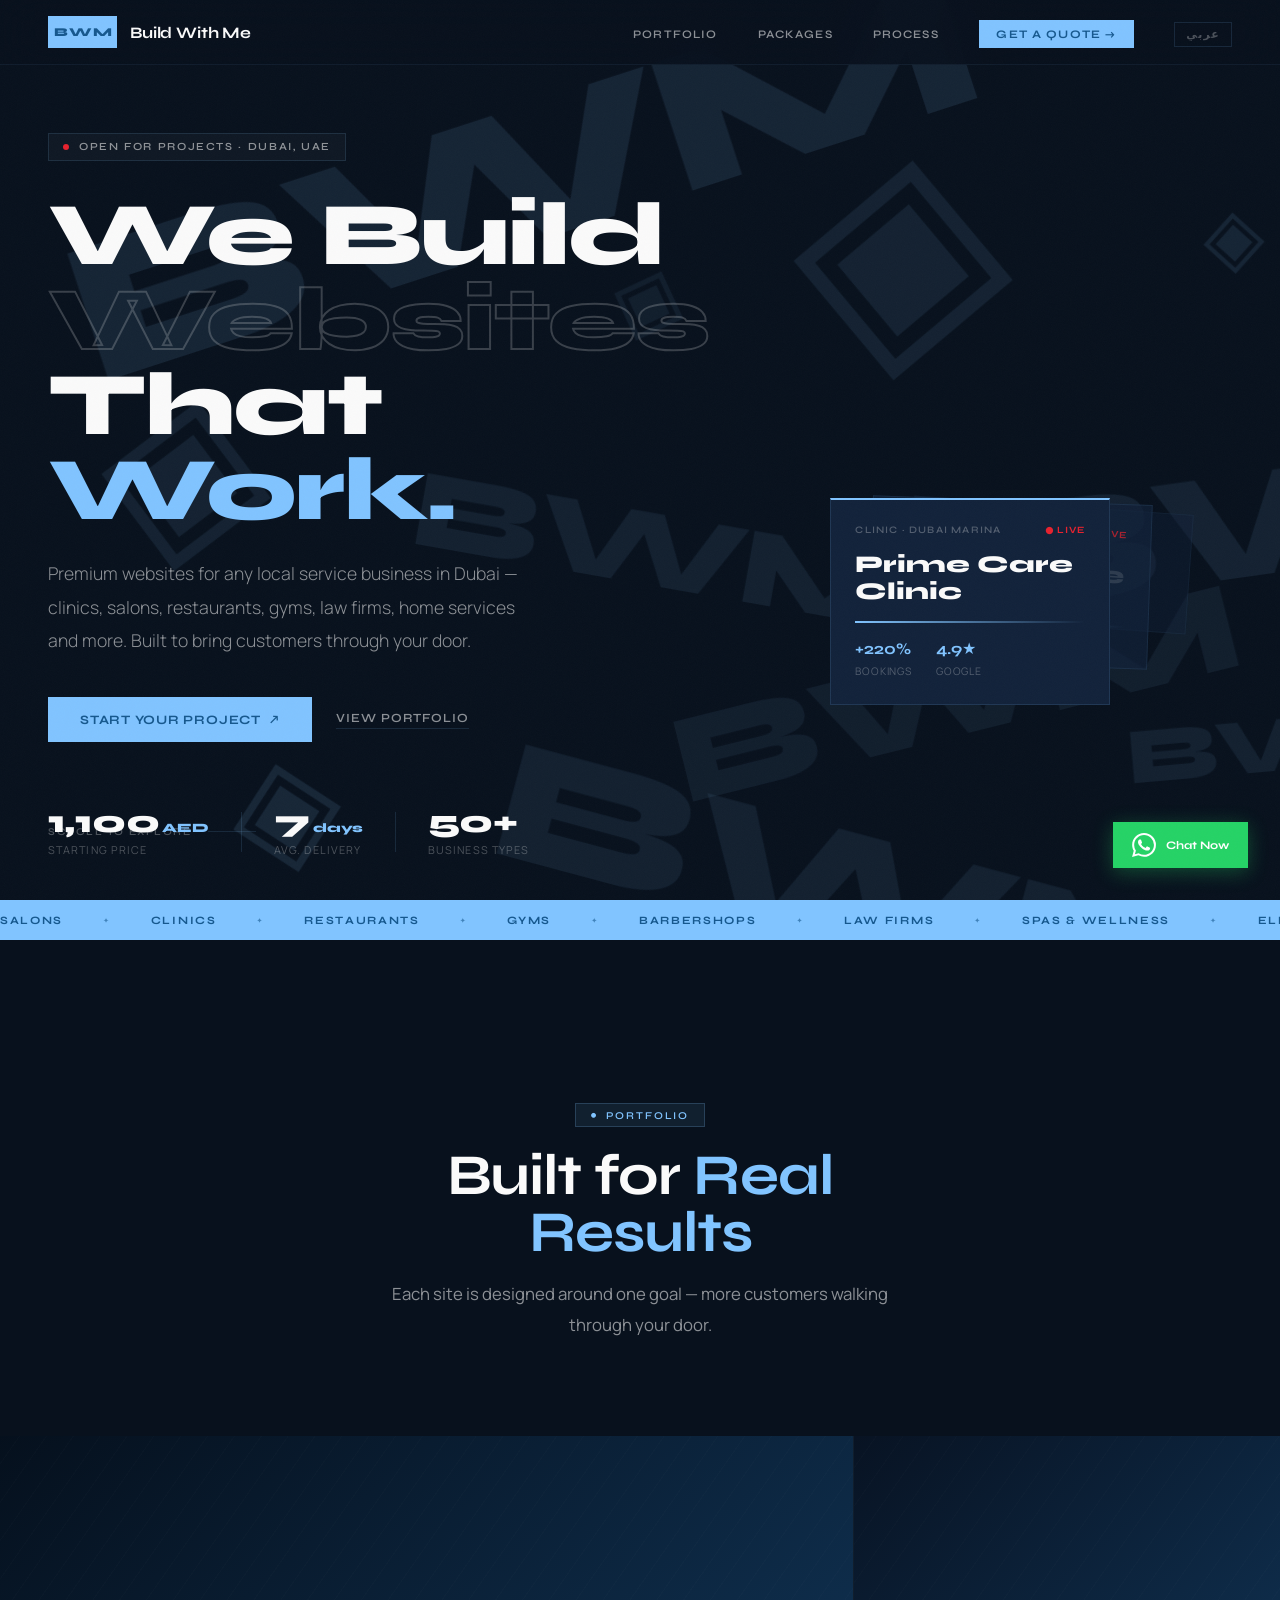
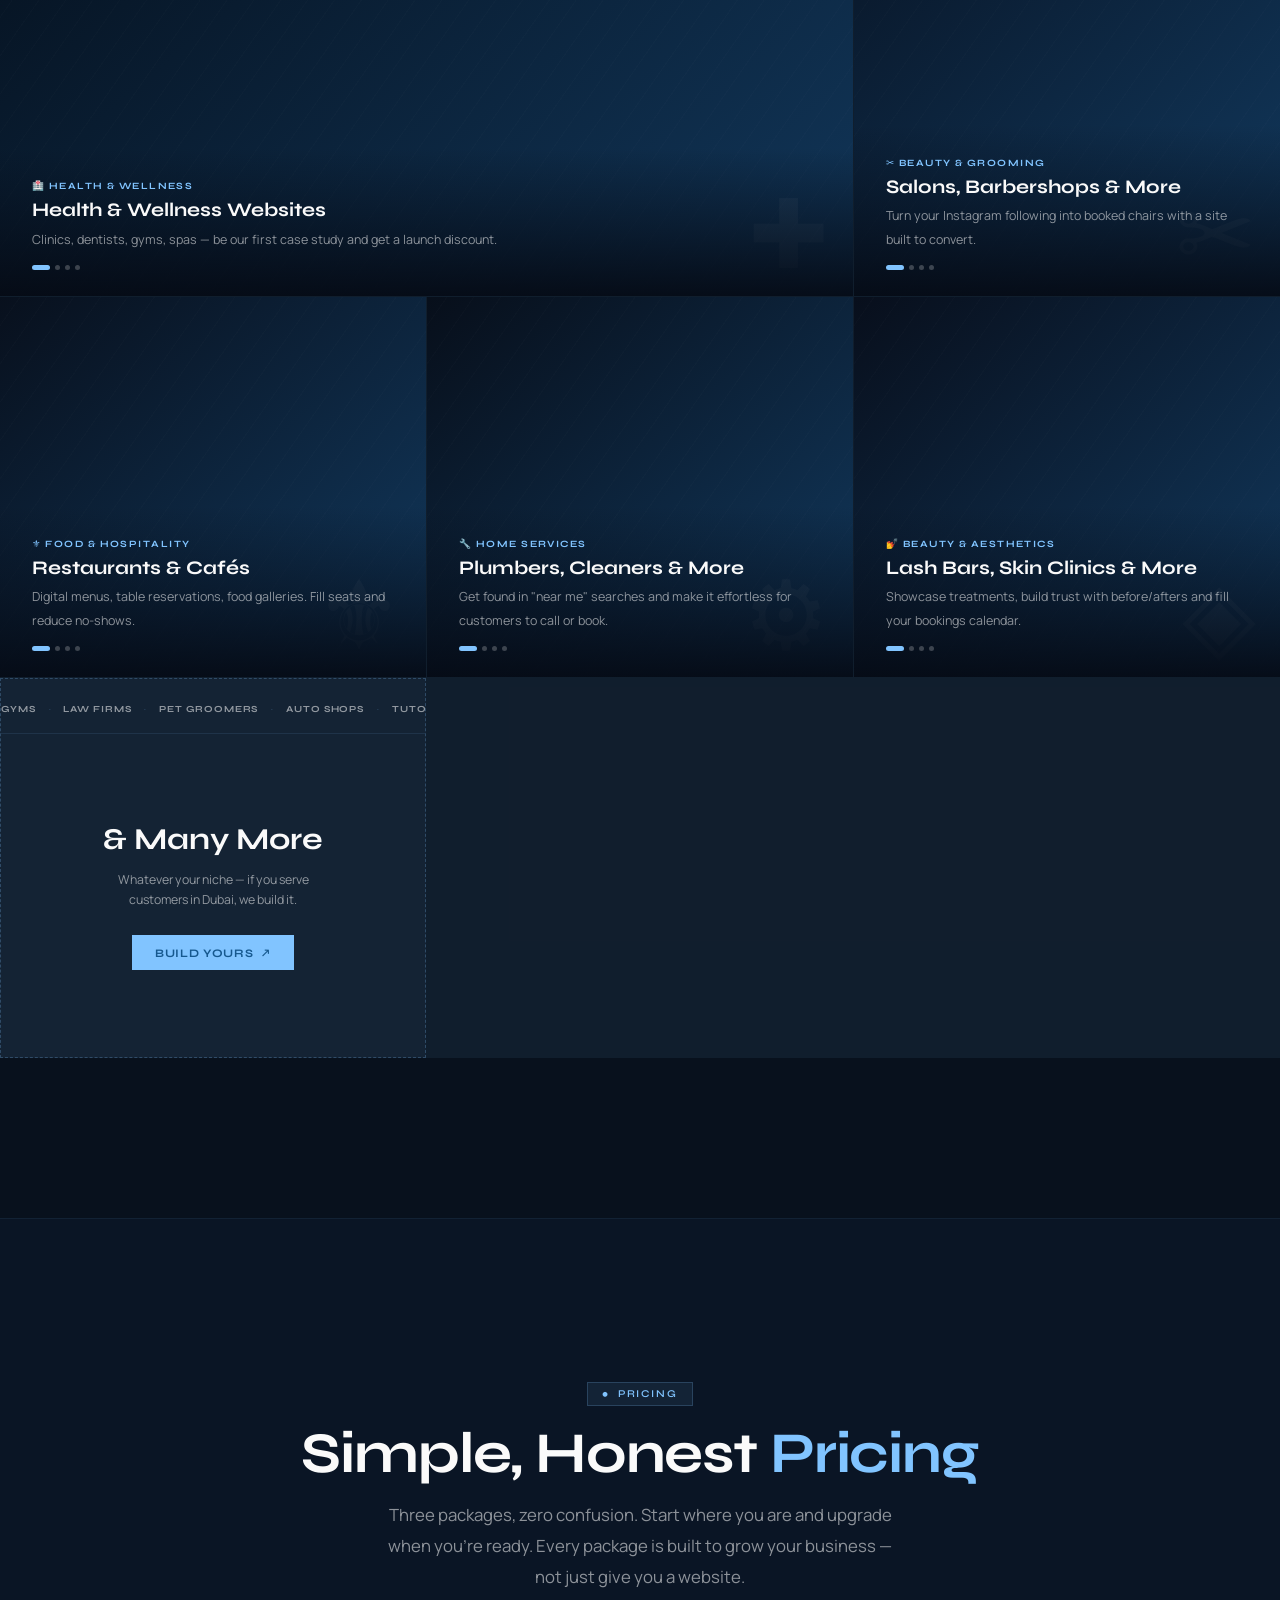
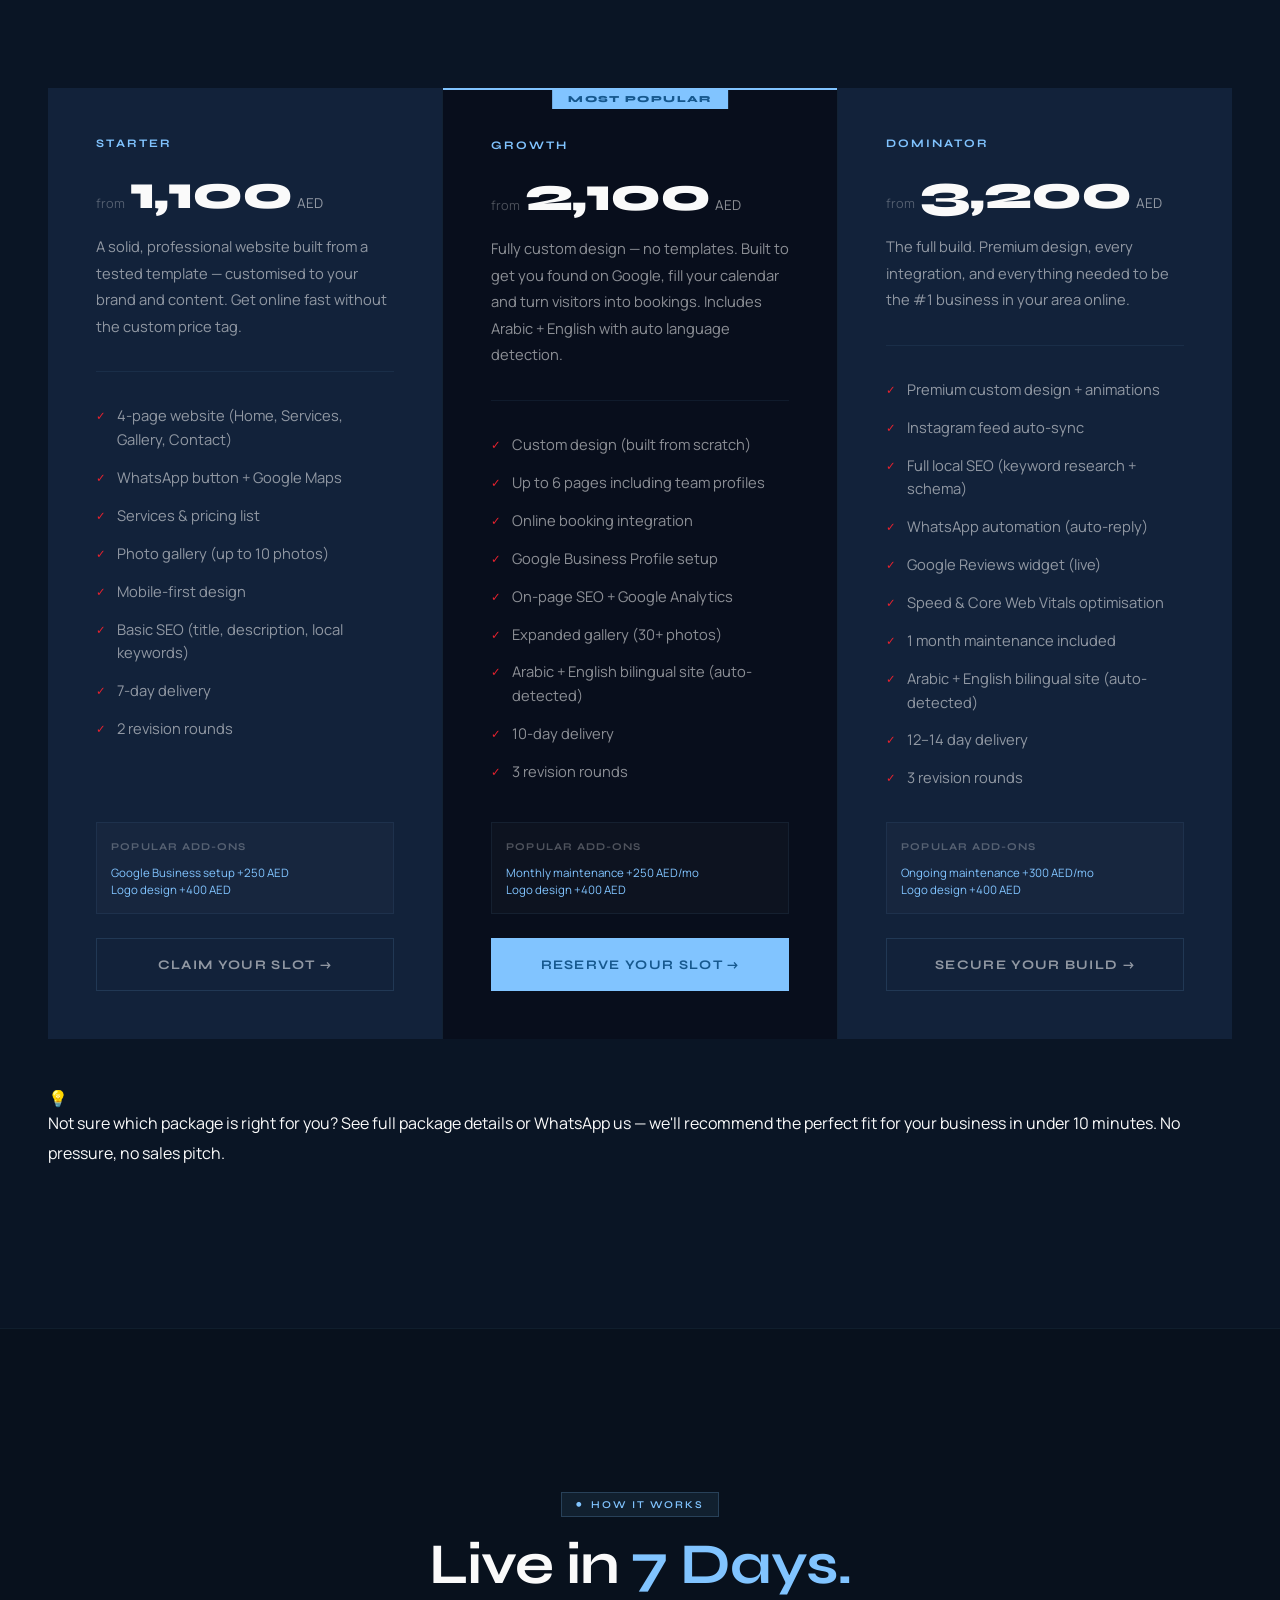
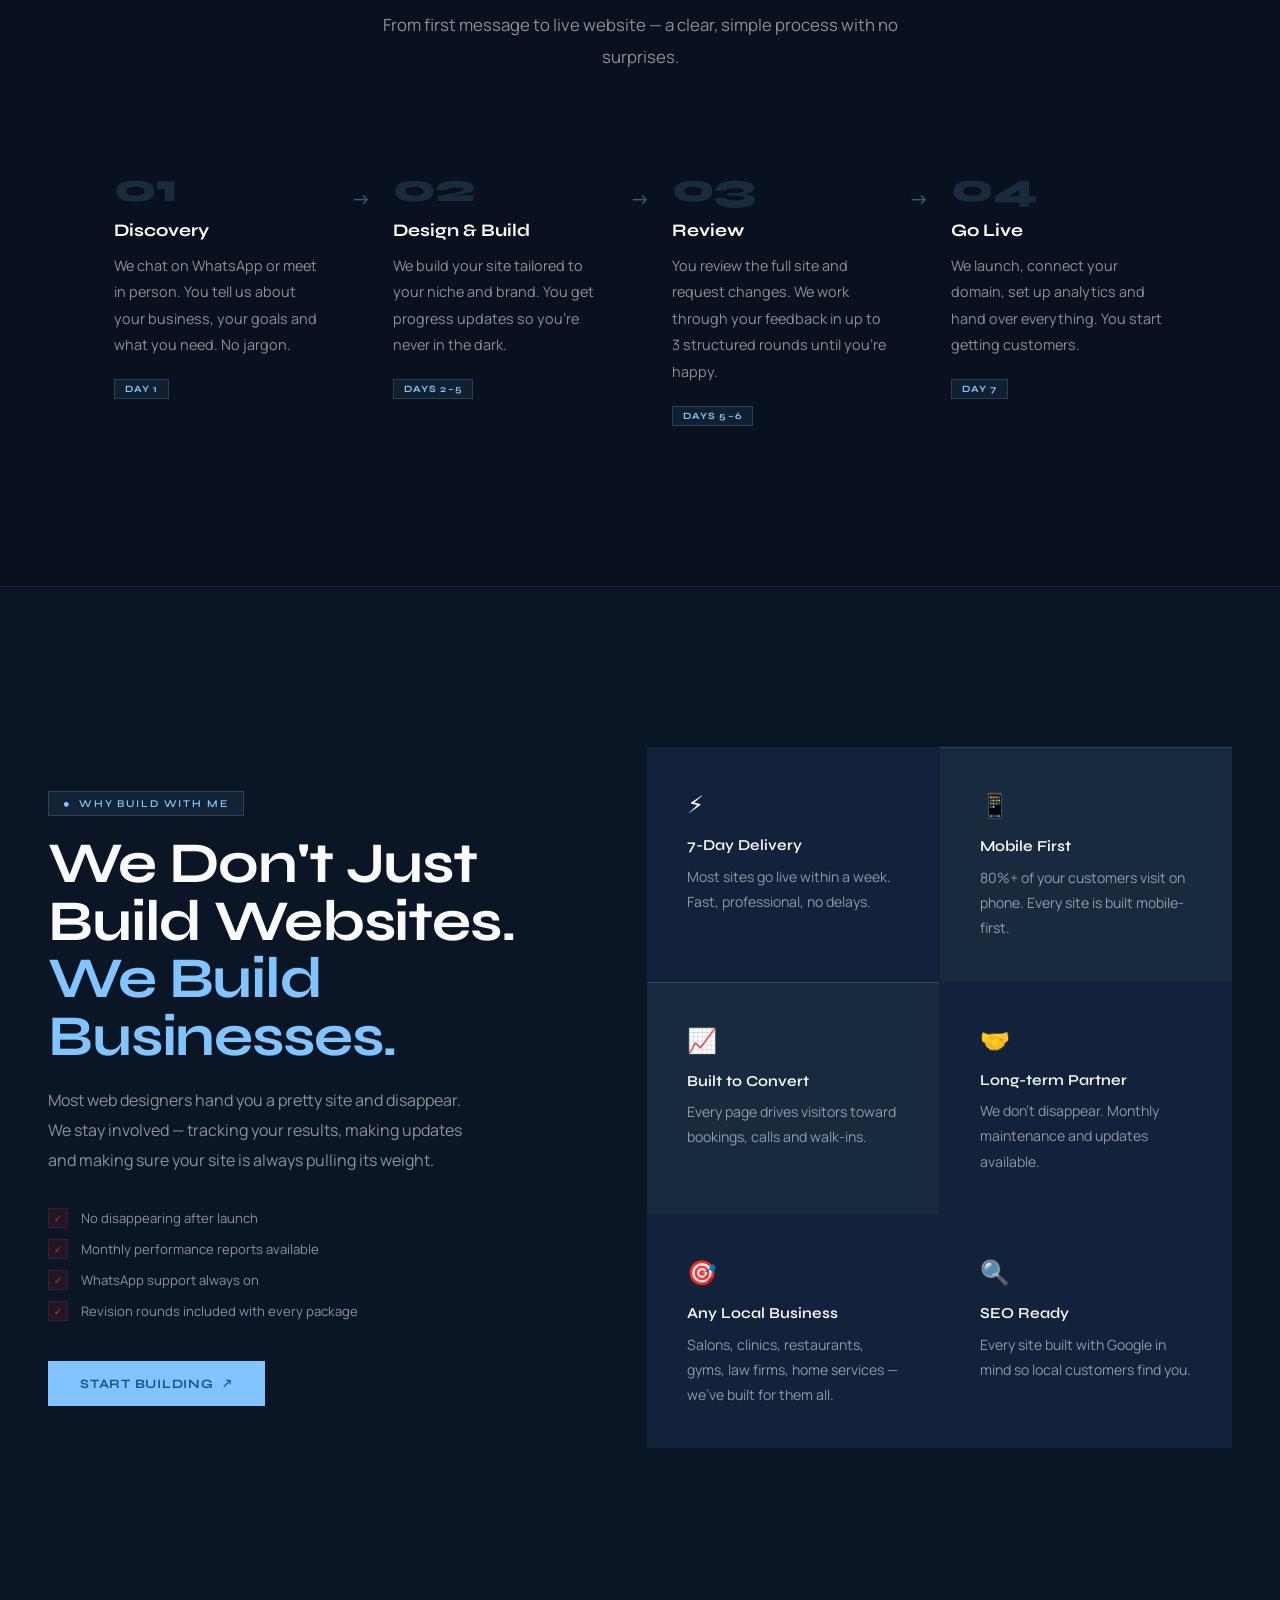
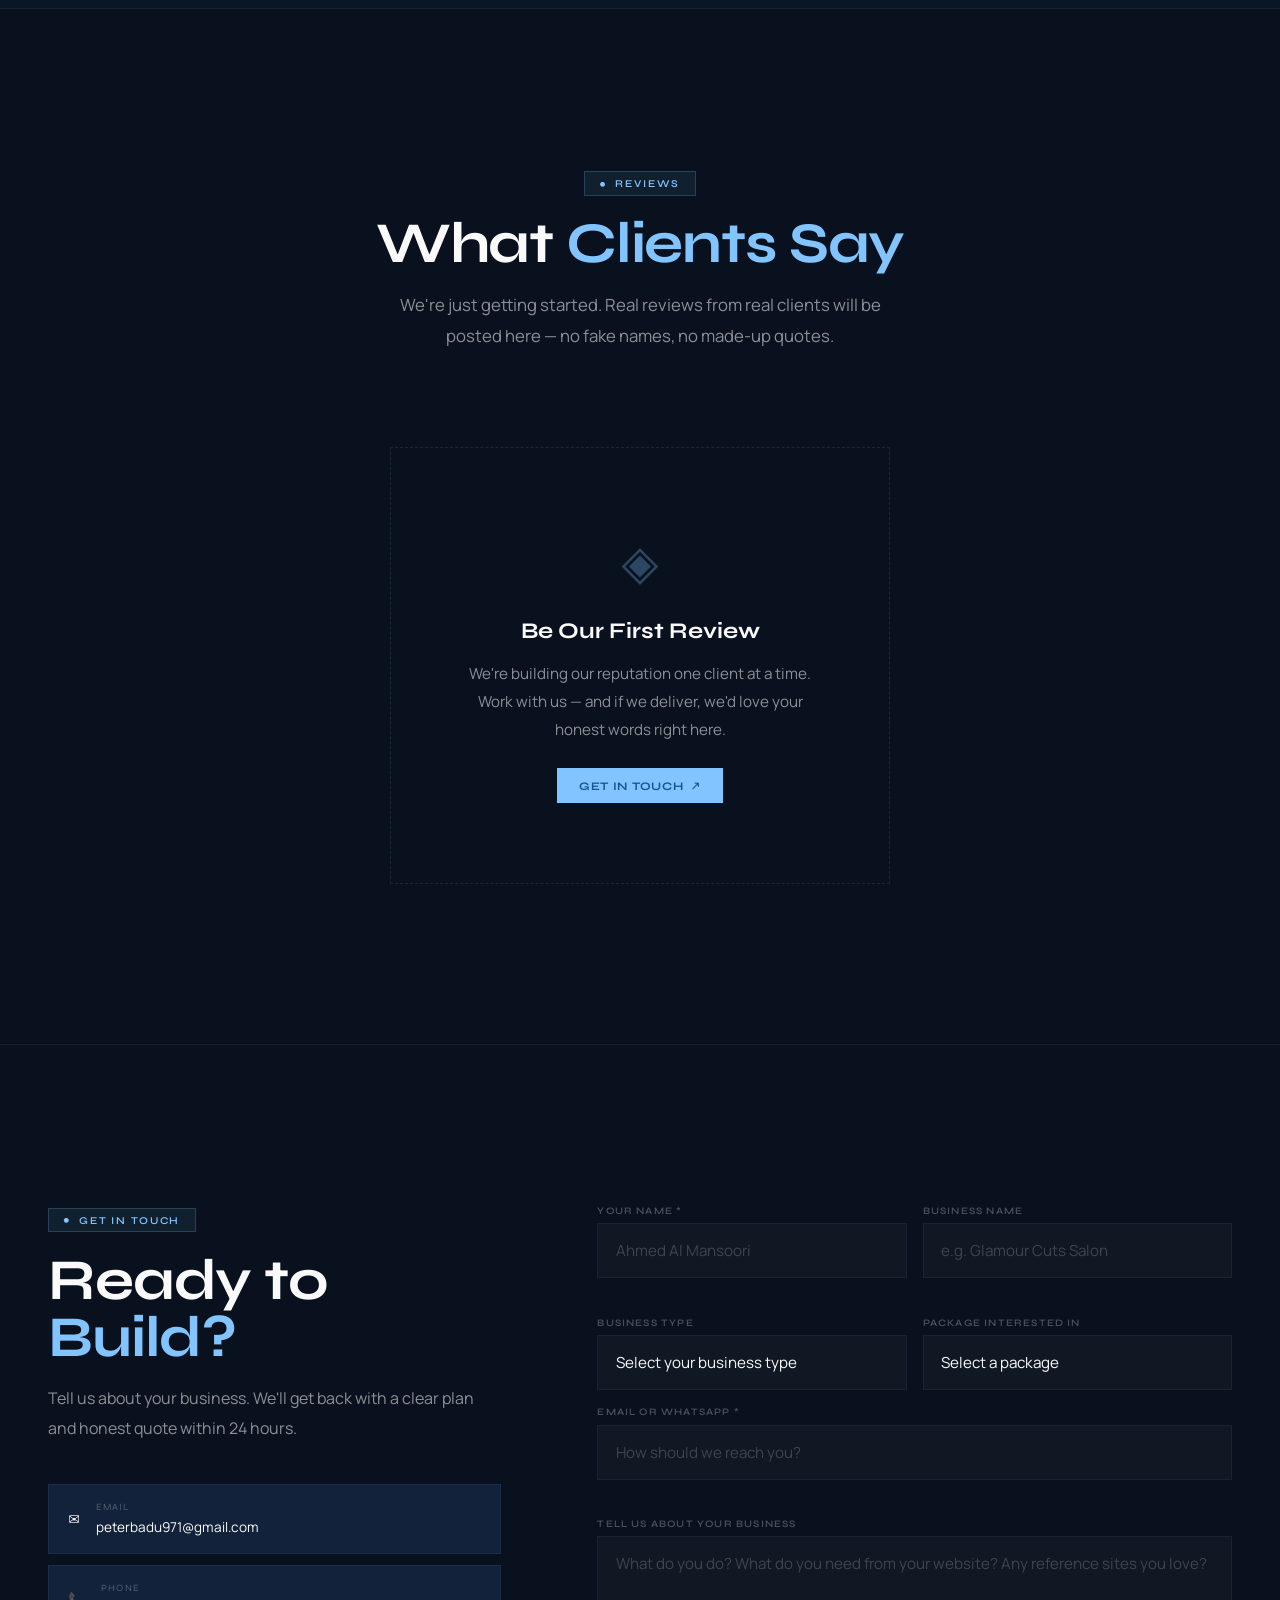
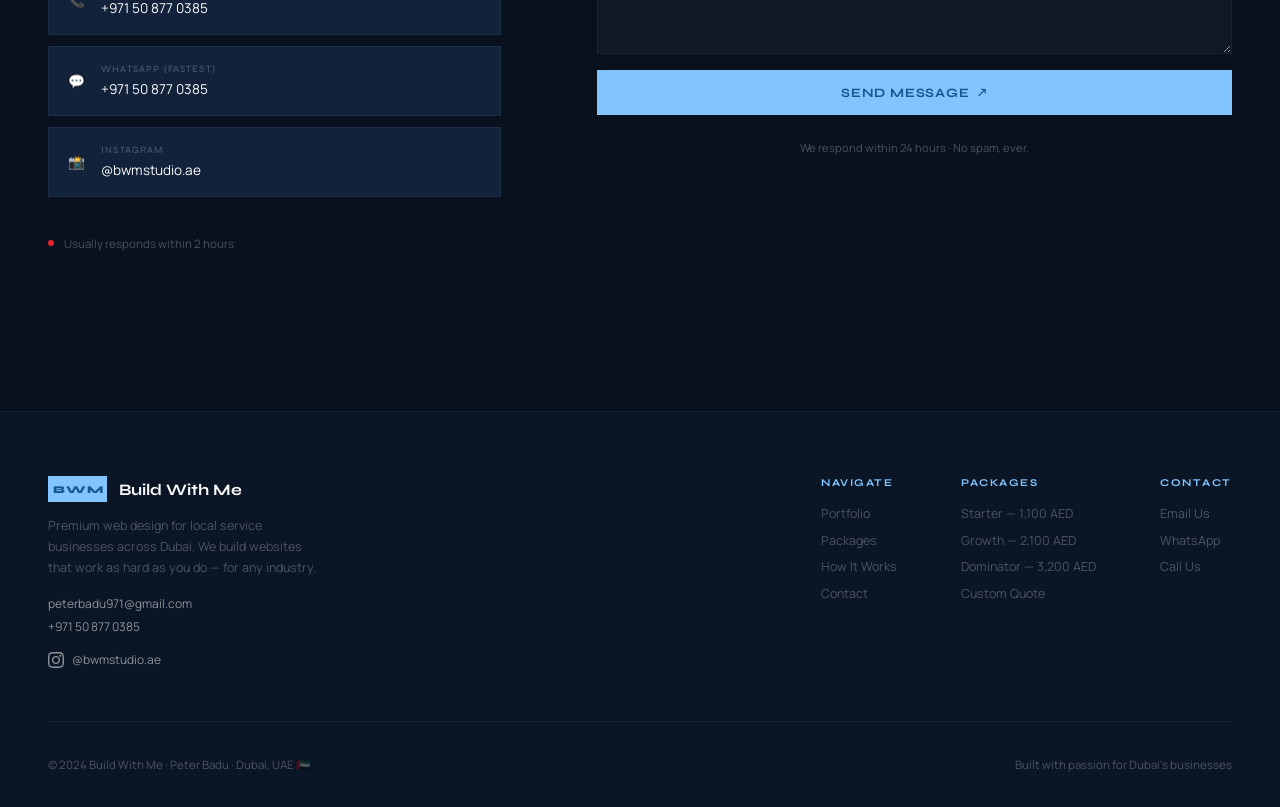
==== index-ar.html @ 33a42f0b "Add Arabic site, Instagram, hero animation, bilingual pricing - index-ar.html: full Arabic RTL trans" ====
<!DOCTYPE html>
<html lang="ar" dir="rtl">
<head>
  <meta charset="UTF-8"/>
  <meta name="viewport" content="width=device-width, initial-scale=1.0"/>
  <meta name="description" content="Build With Me – استوديو تصميم مواقع احترافية للأعمال المحلية في دبي. نبني مواقع تجلب لك المزيد من العملاء. من 1,100 درهم."/>
  <meta property="og:title" content="Build With Me | تصميم مواقع للأعمال المحلية · دبي"/>
  <meta property="og:description" content="مواقع إلكترونية احترافية للأعمال المحلية في دبي. تبدأ من 1,100 درهم. تعيش في 7 أيام."/>
  <title>Build With Me | تصميم مواقع للأعمال المحلية · دبي</title>
  <script>
    (function(){
      if(localStorage.getItem('bwm-lang')==='ar') return;
      var l=(navigator.language||navigator.userLanguage||'').toLowerCase();
      if(!l.startsWith('ar')){ localStorage.setItem('bwm-lang','en'); location.replace('index.html'); }
    })();
  </script>
  <link rel="preconnect" href="https://fonts.googleapis.com"/>
  <link rel="preconnect" href="https://fonts.gstatic.com" crossorigin/>
  <link href="https://fonts.googleapis.com/css2?family=Cairo:wght@400;600;700;800&family=Tajawal:wght@300;400;500;600&family=Syne:wght@400;600;700;800&family=Manrope:wght@300;400;500;600&display=swap" rel="stylesheet"/>
  <link rel="stylesheet" href="css/style.css"/>
  <link rel="icon" type="image/svg+xml" href="favicon.svg"/>
  <style>
    /* ── RTL & Arabic font overrides ── */
    body { font-family: 'Tajawal', system-ui, sans-serif; }
    h1, h2, h3, h4, .section-chip, .pkg-label, .hcard-niche, .hcard-live,
    .hcard-title, .process-num, .wc-chip, .wc-yours-scroll span,
    .metric-val, .metric-label, .hero-tag span, .logo-name,
    .nav-links a, .btn-main, .btn-line, .pkg-from, .pkg-aed,
    .testi-niche, .testi-stars, .testi-av, .footer-col h5 {
      font-family: 'Cairo', system-ui, sans-serif;
      letter-spacing: 0 !important;
    }
    /* Reset letter-spacing for all Arabic elements */
    * { letter-spacing: 0; }
    .section-chip { letter-spacing: 0.05em; }

    /* Nav RTL */
    .nav-inner { flex-direction: row-reverse; }
    .nav-links  { flex-direction: row-reverse; }

    /* Hero RTL */
    .hero { direction: rtl; }
    .hero-left h1 { text-align: right; }
    .hero-p { text-align: right; max-width: 480px; margin-right: 0; }
    .hero-btns { flex-direction: row-reverse; }
    .hero-metrics { flex-direction: row-reverse; }
    .hero-scroll { left: auto; right: 3rem; }

    /* Cards */
    .hcard-top { flex-direction: row-reverse; }

    /* Section heads */
    .section-head { text-align: right; }

    /* Work grid */
    .wc-overlay { text-align: right; }
    .wc-yours-inner { text-align: center; }
    .wc-yours-scroll { animation-direction: reverse; }

    /* Packages */
    .pkg-grid { direction: rtl; }
    .pkg-price-block { flex-direction: row-reverse; justify-content: flex-end; }
    .pkg-list li { flex-direction: row-reverse; text-align: right; }
    .pkg-list i { margin-top: 3px; }
    .pkg-addons { text-align: right; }
    .pkg-addons span { text-align: right; }
    .pkg-note-banner { flex-direction: row-reverse; text-align: right; }

    /* Process */
    .process-grid { flex-direction: row-reverse; }
    .process-card { text-align: right; }
    .process-time { text-align: right; }

    /* Why Us */
    .why-inner { flex-direction: row-reverse; }
    .why-left { text-align: right; }
    .why-promise { direction: rtl; }
    .promise-item { flex-direction: row-reverse; }
    .why-card { text-align: right; }
    .why-card-icon { margin-right: 0; }

    /* Testimonials */
    .testi-empty { text-align: center; }

    /* Contact */
    .contact-wrap { flex-direction: row-reverse; }
    .contact-left { text-align: right; }
    .contact-methods { direction: rtl; }
    .cmethod { flex-direction: row-reverse; }
    .contact-badge { flex-direction: row-reverse; }
    .form-duo, .fg { direction: rtl; }
    label { text-align: right; display: block; }
    input, select, textarea { text-align: right; direction: rtl; }

    /* Footer */
    .footer-top { flex-direction: row-reverse; }
    .footer-brand { text-align: right; }
    .footer-logo { flex-direction: row-reverse; }
    .footer-contact-quick { text-align: right; }
    .footer-social { text-align: right; }
    .footer-nav { flex-direction: row-reverse; }
    .footer-col { text-align: right; }
    .footer-bottom { flex-direction: row-reverse; text-align: center; }

    /* Ticker reversed */
    .ticker-track { animation-direction: reverse; }

    /* H1 stroke effect override */
    .h1-stroke { -webkit-text-stroke: 2px rgba(250,250,250,0.2); color: transparent; }
  </style>
</head>
<body>

  <div class="noise"></div>

  <!-- NAV -->
  <nav id="navbar">
    <div class="nav-inner">
      <a href="index-ar.html" class="logo">
        <div class="logo-mark">
          <span>B</span><span>W</span><span>M</span>
        </div>
        <span class="logo-name">Build With Me</span>
      </a>
      <button class="nav-toggle" id="navToggle" aria-label="القائمة">
        <span></span><span></span>
      </button>
      <ul class="nav-links" id="navLinks">
        <li><a href="index.html" class="lang-switch" onclick="localStorage.setItem('bwm-lang','en')">EN</a></li>
        <li><a href="#contact" class="nav-pill">احصل على عرض ←</a></li>
        <li><a href="#process">كيف نعمل</a></li>
        <li><a href="#packages">الباقات</a></li>
        <li><a href="#work">معرض الأعمال</a></li>
      </ul>
    </div>
  </nav>

  <!-- HERO -->
  <section class="hero" id="home">
    <div class="hero-bg-anim" id="heroBgAnim" aria-hidden="true"></div>
    <div class="hero-left">
      <div class="hero-tag">
        <div class="tag-pulse"></div>
        <span>متاح للمشاريع · دبي، الإمارات</span>
      </div>
      <h1>
        نبني<br/>
        <span class="h1-stroke">مواقع</span><br/>
        تُحقِّق <span class="h1-accent">نتائج.</span>
      </h1>
      <p class="hero-p">مواقع إلكترونية احترافية لأي نشاط تجاري محلي في دبي — عيادات، صالونات، مطاعم، صالات رياضية، مكاتب قانونية، خدمات منزلية والمزيد. مصممة لجلب العملاء إلى بابك.</p>
      <div class="hero-btns">
        <a href="#contact" class="btn-main">ابدأ مشروعك <span class="btn-arrow">↗</span></a>
        <a href="#work" class="btn-line">معرض الأعمال</a>
      </div>
      <div class="hero-metrics">
        <div class="metric">
          <span class="metric-val">1,100<small>درهم</small></span>
          <span class="metric-label">السعر يبدأ من</span>
        </div>
        <div class="metric-sep"></div>
        <div class="metric">
          <span class="metric-val">7<small>أيام</small></span>
          <span class="metric-label">متوسط التسليم</span>
        </div>
        <div class="metric-sep"></div>
        <div class="metric">
          <span class="metric-val">+50</span>
          <span class="metric-label">نوع نشاط تجاري</span>
        </div>
      </div>
    </div>
    <div class="hero-right">
      <div class="hero-cards-stack">
        <div class="hcard hcard-1">
          <div class="hcard-top">
            <span class="hcard-niche">عيادة · دبي مارينا</span>
            <span class="hcard-live">● مباشر</span>
          </div>
          <div class="hcard-title">عيادة<br/>برايم كير</div>
          <div class="hcard-bar"></div>
          <div class="hcard-stats">
            <div><span>+220%</span><small>حجوزات</small></div>
            <div><span>4.9★</span><small>جوجل</small></div>
          </div>
        </div>
        <div class="hcard hcard-2">
          <div class="hcard-top">
            <span class="hcard-niche">صالون · JBR</span>
            <span class="hcard-live">● مباشر</span>
          </div>
          <div class="hcard-title">لوكس<br/>ستوديو</div>
          <div class="hcard-bar"></div>
        </div>
        <div class="hcard hcard-3">
          <div class="hcard-top">
            <span class="hcard-niche">مطعم · DIFC</span>
          </div>
          <div class="hcard-title">ذا تيبل</div>
        </div>
      </div>
    </div>
    <div class="hero-scroll">
      <span>مرر للاستكشاف</span>
      <div class="scroll-track"><div class="scroll-thumb"></div></div>
    </div>
  </section>

  <!-- TICKER -->
  <div class="ticker">
    <div class="ticker-inner">
      <div class="ticker-track">
        <span>صالونات</span><em>✦</em>
        <span>عيادات</span><em>✦</em>
        <span>مطاعم</span><em>✦</em>
        <span>صالات رياضية</span><em>✦</em>
        <span>حلاقين</span><em>✦</em>
        <span>مكاتب محاماة</span><em>✦</em>
        <span>سبا وعافية</span><em>✦</em>
        <span>كهربائيون</span><em>✦</em>
        <span>أطباء أسنان</span><em>✦</em>
        <span>مقاهٍ</span><em>✦</em>
        <span>سباكون</span><em>✦</em>
        <span>مصورون</span><em>✦</em>
        <span>تنظيف</span><em>✦</em>
        <span>تدريب حيوانات</span><em>✦</em>
        <span>مدرسون</span><em>✦</em>
        <span>ورش سيارات</span><em>✦</em>
        <span>عقارات</span><em>✦</em>
        <span>استوديوهات رقص</span><em>✦</em>
        <span>طهاة</span><em>✦</em>
        <span>محاسبون</span><em>✦</em>
        <span>صالونات</span><em>✦</em>
        <span>عيادات</span><em>✦</em>
        <span>مطاعم</span><em>✦</em>
        <span>صالات رياضية</span><em>✦</em>
        <span>حلاقين</span><em>✦</em>
        <span>مكاتب محاماة</span><em>✦</em>
        <span>سبا وعافية</span><em>✦</em>
        <span>كهربائيون</span><em>✦</em>
        <span>أطباء أسنان</span><em>✦</em>
        <span>مقاهٍ</span><em>✦</em>
        <span>سباكون</span><em>✦</em>
        <span>مصورون</span><em>✦</em>
        <span>تنظيف</span><em>✦</em>
        <span>تدريب حيوانات</span><em>✦</em>
        <span>مدرسون</span><em>✦</em>
        <span>ورش سيارات</span><em>✦</em>
        <span>عقارات</span><em>✦</em>
        <span>استوديوهات رقص</span><em>✦</em>
        <span>طهاة</span><em>✦</em>
        <span>محاسبون</span><em>✦</em>
      </div>
    </div>
  </div>

  <!-- PORTFOLIO -->
  <section class="work" id="work">
    <div class="container">
      <div class="section-head" style="text-align:center">
        <div class="section-chip">معرض الأعمال</div>
        <h2>بُني لنتائج <span class="accent">حقيقية</span></h2>
        <p>كل موقع مصمم لهدف واحد — المزيد من العملاء على بابك.</p>
      </div>
    </div>
    <div class="work-grid">
      <div class="work-card wc-salon">
        <video class="wc-bg" autoplay muted loop playsinline>
          <source src="Videos/health%20and%20Wellness.mp4" type="video/mp4"/>
        </video>
        <div class="wc-tint"></div>
        <div class="wc-overlay">
          <div class="wc-chip">🏥 صحة وعافية</div>
          <h3>مواقع الصحة والعافية</h3>
          <p>عيادات، أطباء أسنان، صالات رياضية، سبا — كن أول حالة نجاح لنا.</p>
          <div class="wc-slide-dots">
            <span class="wc-dot active"></span><span class="wc-dot"></span><span class="wc-dot"></span><span class="wc-dot"></span>
          </div>
        </div>
      </div>
      <div class="work-card wc-spa">
        <video class="wc-bg" autoplay muted loop playsinline>
          <source src="Videos/salon.mp4" type="video/mp4"/>
        </video>
        <div class="wc-tint"></div>
        <div class="wc-overlay">
          <div class="wc-chip">✂ جمال وتصفيف</div>
          <h3>صالونات وحلاقين وأكثر</h3>
          <p>حوّل متابعيك على انستغرام إلى حجوزات مع موقع مصمم للتحويل.</p>
          <div class="wc-slide-dots">
            <span class="wc-dot active"></span><span class="wc-dot"></span><span class="wc-dot"></span><span class="wc-dot"></span>
          </div>
        </div>
      </div>
      <div class="work-card wc-restaurant">
        <video class="wc-bg" autoplay muted loop playsinline>
          <source src="Videos/restaurants.mp4" type="video/mp4"/>
        </video>
        <div class="wc-tint"></div>
        <div class="wc-overlay">
          <div class="wc-chip">⚜ طعام وضيافة</div>
          <h3>مطاعم ومقاهٍ</h3>
          <p>قوائم رقمية، حجز طاولات، معارض الطعام. امتلئ المقاعد وقلّل الغيابات.</p>
          <div class="wc-slide-dots">
            <span class="wc-dot active"></span><span class="wc-dot"></span><span class="wc-dot"></span><span class="wc-dot"></span>
          </div>
        </div>
      </div>
      <div class="work-card wc-clinic">
        <video class="wc-bg" autoplay muted loop playsinline>
          <source src="Videos/cleaning.mp4" type="video/mp4"/>
        </video>
        <div class="wc-tint"></div>
        <div class="wc-overlay">
          <div class="wc-chip">🔧 خدمات منزلية</div>
          <h3>سباكة، تنظيف وأكثر</h3>
          <p>اظهر في نتائج "بالقرب مني" على جوجل واجعل الحجز أمراً سهلاً.</p>
          <div class="wc-slide-dots">
            <span class="wc-dot active"></span><span class="wc-dot"></span><span class="wc-dot"></span><span class="wc-dot"></span>
          </div>
        </div>
      </div>
      <div class="work-card wc-beauty">
        <video class="wc-bg" autoplay muted loop playsinline>
          <source src="Videos/barbershop-1.mp4" type="video/mp4"/>
        </video>
        <div class="wc-tint"></div>
        <div class="wc-overlay">
          <div class="wc-chip">💅 تجميل وأناقة</div>
          <h3>عيادات البشرة والرموش وأكثر</h3>
          <p>اعرض أعمالك، ابنِ ثقة العملاء بالصور قبل/بعد وابقِ تقويمك ممتلئاً.</p>
          <div class="wc-slide-dots">
            <span class="wc-dot active"></span><span class="wc-dot"></span><span class="wc-dot"></span><span class="wc-dot"></span>
          </div>
        </div>
      </div>
      <div class="work-card wc-yours">
        <div class="wc-yours-scroll-wrap">
          <div class="wc-yours-scroll">
            <span>صالات رياضية</span><em>·</em><span>محاماة</span><em>·</em><span>تصوير</span><em>·</em><span>ورش سيارات</span><em>·</em><span>مدرسون</span><em>·</em><span>رقص</span><em>·</em><span>طهاة</span><em>·</em><span>محاسبون</span><em>·</em><span>ورود</span><em>·</em><span>أسنان</span><em>·</em><span>عقارات</span><em>·</em><span>صالات رياضية</span><em>·</em><span>محاماة</span><em>·</em><span>تصوير</span><em>·</em><span>ورش سيارات</span><em>·</em><span>مدرسون</span><em>·</em><span>رقص</span><em>·</em><span>طهاة</span><em>·</em><span>محاسبون</span><em>·</em><span>ورود</span><em>·</em><span>أسنان</span><em>·</em><span>عقارات</span><em>·</em>
          </div>
        </div>
        <div class="wc-yours-inner">
          <h3>وأكثر بكثير</h3>
          <p class="wc-yours-sub">مهما كان نشاطك — إن كنت تخدم عملاء في دبي، نبنيه لك.</p>
          <a href="#contact" class="btn-main btn-sm">ابنِ موقعك <span class="btn-arrow">↗</span></a>
        </div>
      </div>
    </div>
  </section>

  <!-- PACKAGES -->
  <section class="packages" id="packages">
    <div class="container">
      <div class="section-head" style="text-align:center">
        <div class="section-chip">الأسعار</div>
        <h2>أسعار بسيطة <span class="accent">وشفافة</span></h2>
        <p>ثلاث باقات، لا تعقيد. ابدأ من حيث أنت والارتقِ عندما تكون جاهزاً. كل باقة مصممة لتنمية نشاطك، لا لمجرد إنشاء موقع.</p>
      </div>

      <div class="pkg-grid">

        <!-- STARTER -->
        <div class="pkg-card">
          <div class="pkg-label">الأساسي</div>
          <div class="pkg-price-block">
            <span class="pkg-from">من</span>
            <span class="pkg-num">1,100</span>
            <span class="pkg-aed">درهم</span>
          </div>
          <div class="pkg-sub">موقع قائم على قالب احترافي، مُخصَّص لعلامتك التجارية ومحتواك. احضر إلكترونياً بسرعة دون تكلفة التصميم المخصص.</div>
          <ul class="pkg-list">
            <li><i>✓</i>4 صفحات (الرئيسية، الخدمات، المعرض، التواصل)</li>
            <li><i>✓</i>زر واتساب + خريطة جوجل</li>
            <li><i>✓</i>قائمة الخدمات والأسعار</li>
            <li><i>✓</i>معرض صور (حتى 10 صور)</li>
            <li><i>✓</i>تصميم للجوال أولاً</li>
            <li><i>✓</i>SEO أساسي (العنوان، الوصف، الكلمات المحلية)</li>
            <li><i>✓</i>تسليم في 7 أيام</li>
            <li><i>✓</i>جولتا مراجعة</li>
          </ul>
          <div class="pkg-addons"><p>إضافات شائعة</p><span>إعداد جوجل للأعمال +250 درهم</span><span>تصميم شعار +400 درهم</span></div>
          <a href="salon-barbershop.html#packages" class="pkg-cta">احجز موقعك الآن ←</a>
        </div>

        <!-- GROWTH -->
        <div class="pkg-card pkg-featured">
          <div class="pkg-popular">الأكثر طلباً</div>
          <div class="pkg-label">النمو</div>
          <div class="pkg-price-block">
            <span class="pkg-from">من</span>
            <span class="pkg-num">2,100</span>
            <span class="pkg-aed">درهم</span>
          </div>
          <div class="pkg-sub">تصميم مخصص كامل — لا قوالب. مصمم ليُظهرك على جوجل ويُبقي تقويمك ممتلئاً. يتضمن النسختين العربية والإنجليزية مع كشف تلقائي للغة.</div>
          <ul class="pkg-list">
            <li><i>✓</i>تصميم مخصص كامل (من الصفر)</li>
            <li><i>✓</i>حتى 6 صفحات شاملة ملفات الفريق</li>
            <li><i>✓</i>نظام الحجز الإلكتروني</li>
            <li><i>✓</i>إعداد ملف جوجل للأعمال</li>
            <li><i>✓</i>SEO على الصفحة + جوجل أناليتيكس</li>
            <li><i>✓</i>معرض صور موسّع (30+ صورة)</li>
            <li><i>✓</i>موقع عربي وإنجليزي مع كشف تلقائي للغة</li>
            <li><i>✓</i>تسليم في 10 أيام</li>
            <li><i>✓</i>3 جولات مراجعة</li>
          </ul>
          <div class="pkg-addons"><p>إضافات شائعة</p><span>صيانة شهرية +250 درهم/شهر</span><span>تصميم شعار +400 درهم</span></div>
          <a href="salon-barbershop.html#packages" class="pkg-cta pkg-cta-featured">احجز موقعك الآن ←</a>
        </div>

        <!-- DOMINATOR -->
        <div class="pkg-card">
          <div class="pkg-label">المسيطر</div>
          <div class="pkg-price-block">
            <span class="pkg-from">من</span>
            <span class="pkg-num">3,200</span>
            <span class="pkg-aed">درهم</span>
          </div>
          <div class="pkg-sub">البناء الكامل. تصميم فاخر، كل التكاملات، وكل ما تحتاجه لتكون الخيار الأول في منطقتك.</div>
          <ul class="pkg-list">
            <li><i>✓</i>تصميم فاخر + رسوم متحركة مخصصة</li>
            <li><i>✓</i>ربط خلاصة انستغرام التلقائي</li>
            <li><i>✓</i>SEO محلي كامل (بحث كلمات مفتاحية + ترميز)</li>
            <li><i>✓</i>أتمتة واتساب (ردود تلقائية)</li>
            <li><i>✓</i>ويدجت تقييمات جوجل (مباشر)</li>
            <li><i>✓</i>تحسين السرعة وأداء الموقع</li>
            <li><i>✓</i>شهر صيانة مشمول</li>
            <li><i>✓</i>موقع عربي وإنجليزي مع كشف تلقائي للغة</li>
            <li><i>✓</i>تسليم في 12–14 يوماً</li>
            <li><i>✓</i>3 جولات مراجعة</li>
          </ul>
          <div class="pkg-addons"><p>إضافات شائعة</p><span>صيانة شهرية مستمرة +300 درهم/شهر</span><span>تصميم شعار +400 درهم</span></div>
          <a href="salon-barbershop.html#packages" class="pkg-cta">احجز الآن ←</a>
        </div>

      </div>

      <div class="pkg-note-banner">
        <span>💡</span>
        <p>غير متأكد من الباقة المناسبة؟ <a href="salon-barbershop.html#packages">اطّلع على التفاصيل الكاملة</a> أو <a href="#contact">راسلنا على واتساب</a> — سنوصي لك بما يناسب نشاطك خلال 10 دقائق. بدون ضغط، بدون مبيعات مزعجة.</p>
      </div>
    </div>
  </section>

  <!-- PROCESS -->
  <section class="process" id="process">
    <div class="container">
      <div class="section-head" style="text-align:center">
        <div class="section-chip">كيف نعمل</div>
        <h2>موقعك حي في <span class="accent">7 أيام.</span></h2>
        <p>من أول رسالة إلى الموقع المباشر — عملية واضحة وبسيطة بلا مفاجآت.</p>
      </div>
      <div class="process-grid">
        <div class="process-card">
          <div class="process-num">01</div>
          <h3>الاستكشاف</h3>
          <p>نتحدث عبر واتساب أو نلتقي شخصياً. تخبرنا عن نشاطك وأهدافك وما تحتاجه. بلا مصطلحات تقنية.</p>
          <div class="process-time">اليوم الأول</div>
        </div>
        <div class="process-arrow">←</div>
        <div class="process-card">
          <div class="process-num">02</div>
          <h3>التصميم والبناء</h3>
          <p>نبني موقعك مخصصاً لنشاطك وهويتك. تحصل على تحديثات مستمرة حتى تطمئن.</p>
          <div class="process-time">الأيام 2–5</div>
        </div>
        <div class="process-arrow">←</div>
        <div class="process-card">
          <div class="process-num">03</div>
          <h3>المراجعة</h3>
          <p>تراجع الموقع الكامل وتطلب التعديلات. نعمل على ملاحظاتك في جولات منظمة حتى ترضى.</p>
          <div class="process-time">الأيام 5–6</div>
        </div>
        <div class="process-arrow">←</div>
        <div class="process-card">
          <div class="process-num">04</div>
          <h3>الإطلاق</h3>
          <p>نطلق الموقع ونربط دومينك ونُعدّ الحسابات ونسلمك كل شيء. تبدأ تحصل على عملاء.</p>
          <div class="process-time">اليوم السابع</div>
        </div>
      </div>
    </div>
  </section>

  <!-- WHY US -->
  <section class="why">
    <div class="container">
      <div class="why-inner">
        <div class="why-left">
          <div class="section-chip">لماذا Build With Me</div>
          <h2>نحن لا نبني مواقع فقط.<br/><span class="accent">نبني أعمالاً تجارية.</span></h2>
          <p>معظم مصمّمي المواقع يسلمون موقعاً جميلاً ثم يختفون. نحن نبقى معك — نتابع نتائجك، نُجري التحديثات، ونتأكد أن موقعك يؤدي دوره دائماً.</p>
          <div class="why-promise">
            <div class="promise-item">
              <span class="promise-check">✓</span>
              <span>لا اختفاء بعد الإطلاق</span>
            </div>
            <div class="promise-item">
              <span class="promise-check">✓</span>
              <span>تقارير أداء شهرية متاحة</span>
            </div>
            <div class="promise-item">
              <span class="promise-check">✓</span>
              <span>دعم واتساب دائماً</span>
            </div>
            <div class="promise-item">
              <span class="promise-check">✓</span>
              <span>جولات مراجعة مع كل باقة</span>
            </div>
          </div>
          <a href="#contact" class="btn-main">ابدأ البناء <span class="btn-arrow">↗</span></a>
        </div>
        <div class="why-right">
          <div class="why-cards">
            <div class="why-card">
              <div class="why-card-icon">⚡</div>
              <h4>تسليم في 7 أيام</h4>
              <p>معظم المواقع تعيش خلال أسبوع. سريع واحترافي بلا تأخير.</p>
            </div>
            <div class="why-card why-card-gold">
              <div class="why-card-icon">📱</div>
              <h4>الجوال أولاً</h4>
              <p>+80% من عملائك يزورونك من الهاتف. كل موقع نبنيه للجوال أولاً.</p>
            </div>
            <div class="why-card why-card-gold">
              <div class="why-card-icon">📈</div>
              <h4>مصمم للتحويل</h4>
              <p>كل صفحة تدفع الزوار نحو الحجوزات والمكالمات والزيارات.</p>
            </div>
            <div class="why-card">
              <div class="why-card-icon">🤝</div>
              <h4>شريك طويل الأمد</h4>
              <p>لا نختفي. صيانة وتحديثات شهرية متاحة دائماً.</p>
            </div>
            <div class="why-card">
              <div class="why-card-icon">🎯</div>
              <h4>لأي نشاط تجاري</h4>
              <p>صالونات، عيادات، مطاعم، صالات رياضية، محاماة، خدمات منزلية — بنينا لهم جميعاً.</p>
            </div>
            <div class="why-card">
              <div class="why-card-icon">🔍</div>
              <h4>SEO جاهز</h4>
              <p>كل موقع مبني مع جوجل في الذهن ليجدك العملاء المحليون بسهولة.</p>
            </div>
          </div>
        </div>
      </div>
    </div>
  </section>

  <!-- TESTIMONIALS -->
  <section class="testimonials">
    <div class="container">
      <div class="section-head" style="text-align:center">
        <div class="section-chip">آراء العملاء</div>
        <h2>ماذا يقول <span class="accent">العملاء</span></h2>
        <p>بدأنا للتو. ستُنشر آراء حقيقية من عملاء حقيقيين هنا — لا أسماء وهمية، لا اقتباسات مصطنعة.</p>
      </div>
      <div class="testi-empty">
        <div class="testi-empty-icon">◈</div>
        <h3>كُن أول من يُقيّمنا</h3>
        <p>نبني سمعتنا عميلاً بعميل. اعمل معنا — وإن قدّمنا عملاً رائعاً، نودّ كلماتك الصادقة هنا.</p>
        <a href="#contact" class="btn-main btn-sm" style="margin-top:1.5rem;display:inline-flex">تواصل معنا <span class="btn-arrow">↗</span></a>
      </div>
    </div>
  </section>

  <!-- CONTACT -->
  <section class="contact" id="contact">
    <div class="container">
      <div class="contact-wrap">
        <div class="contact-left">
          <div class="section-chip">تواصل</div>
          <h2>جاهز<br/><span class="accent">للبناء؟</span></h2>
          <p>أخبرنا عن نشاطك. سنرد بخطة واضحة وعرض سعر صادق خلال 24 ساعة.</p>
          <div class="contact-methods">
            <a href="mailto:peterbadu971@gmail.com" class="cmethod">
              <span class="cmethod-icon">✉</span>
              <div>
                <small>البريد الإلكتروني</small>
                <span>peterbadu971@gmail.com</span>
              </div>
            </a>
            <a href="tel:+971508770385" class="cmethod">
              <span class="cmethod-icon">📞</span>
              <div>
                <small>هاتف</small>
                <span>+971 50 877 0385</span>
              </div>
            </a>
            <a href="https://wa.me/971508770385" target="_blank" rel="noopener" class="cmethod cmethod-wa">
              <span class="cmethod-icon">💬</span>
              <div>
                <small>واتساب (الأسرع)</small>
                <span>+971 50 877 0385</span>
              </div>
            </a>
            <a href="https://www.instagram.com/bwmstudio.ae/" target="_blank" rel="noopener" class="cmethod">
              <span class="cmethod-icon">📸</span>
              <div>
                <small>انستغرام</small>
                <span>@bwmstudio.ae</span>
              </div>
            </a>
          </div>
          <div class="contact-badge">
            <span class="badge-dot"></span>
            نرد عادةً خلال ساعتين
          </div>
        </div>
        <div class="contact-right">
          <form id="contactForm" action="https://formspree.io/f/xzdwljad" method="POST">
            <div class="form-duo">
              <div class="fg">
                <label>اسمك *</label>
                <input type="text" name="name" id="fname" placeholder="أحمد المنصوري" required/>
                <span class="ferr" id="nameErr"></span>
              </div>
              <div class="fg">
                <label>اسم النشاط التجاري</label>
                <input type="text" name="business" placeholder="مثال: صالون غلامور"/>
              </div>
            </div>
            <div class="form-duo">
              <div class="fg">
                <label>نوع النشاط</label>
                <select name="niche">
                  <option value="" disabled selected>اختر نوع نشاطك التجاري</option>
                  <option>صالون / حلاقة</option>
                  <option>عيادة / رعاية صحية</option>
                  <option>مطعم / مقهى</option>
                  <option>صالة رياضية / لياقة</option>
                  <option>سبا / عافية</option>
                  <option>مكتب محاماة / قانوني</option>
                  <option>تنظيف / خدمات منزلية</option>
                  <option>سباك / كهربائي / تكييف</option>
                  <option>مصور / مصور فيديو</option>
                  <option>عقارات</option>
                  <option>محاسب / استشاري</option>
                  <option>مدرس / تعليم</option>
                  <option>تدريب الحيوانات الأليفة</option>
                  <option>ورشة سيارات</option>
                  <option>تجميل / أناقة</option>
                  <option>أخرى</option>
                </select>
              </div>
              <div class="fg">
                <label>الباقة المناسبة</label>
                <select name="package">
                  <option value="" disabled selected>اختر باقة</option>
                  <option>الأساسي — 1,100 درهم</option>
                  <option>النمو — 2,100 درهم</option>
                  <option>المسيطر — 3,200 درهم</option>
                  <option>اشتراك شهري — 250 درهم/شهر</option>
                  <option>لست متأكداً بعد</option>
                </select>
              </div>
            </div>
            <div class="fg">
              <label>البريد الإلكتروني أو واتساب *</label>
              <input type="text" name="contact" id="fcontact" placeholder="كيف نتواصل معك؟" required/>
              <span class="ferr" id="contactErr"></span>
            </div>
            <div class="fg">
              <label>أخبرنا عن نشاطك</label>
              <textarea name="message" placeholder="ما نشاطك التجاري؟ ماذا تحتاج من موقعك؟ هل لديك مواقع تعجبك كمرجع؟" rows="4"></textarea>
            </div>
            <button type="submit" class="btn-main btn-full">
              إرسال الرسالة <span class="btn-arrow">↗</span>
            </button>
            <p class="form-note">نرد خلال 24 ساعة · لا رسائل مزعجة أبداً</p>
          </form>
        </div>
      </div>
    </div>
  </section>

  <!-- FOOTER -->
  <footer>
    <div class="container">
      <div class="footer-top">
        <div class="footer-brand">
          <div class="footer-logo">
            <div class="logo-mark sm"><span>B</span><span>W</span><span>M</span></div>
            <span>Build With Me</span>
          </div>
          <p>تصميم مواقع احترافية للأعمال التجارية المحلية في دبي. نبني مواقع تعمل بجد كما تعمل أنت — لأي صناعة.</p>
          <div class="footer-contact-quick">
            <a href="mailto:peterbadu971@gmail.com">peterbadu971@gmail.com</a>
            <a href="tel:+971508770385">+971 50 877 0385</a>
          </div>
          <div class="footer-social">
            <a href="https://www.instagram.com/bwmstudio.ae/" target="_blank" rel="noopener" class="fsocial-link">
              <svg viewBox="0 0 24 24" fill="currentColor" width="16" height="16"><path d="M12 2.163c3.204 0 3.584.012 4.85.07 3.252.148 4.771 1.691 4.919 4.919.058 1.265.069 1.645.069 4.849 0 3.205-.012 3.584-.069 4.849-.149 3.225-1.664 4.771-4.919 4.919-1.266.058-1.644.07-4.85.07-3.204 0-3.584-.012-4.849-.07-3.26-.149-4.771-1.699-4.919-4.92-.058-1.265-.07-1.644-.07-4.849 0-3.204.013-3.583.07-4.849.149-3.227 1.664-4.771 4.919-4.919 1.266-.057 1.645-.069 4.849-.069zm0-2.163c-3.259 0-3.667.014-4.947.072-4.358.2-6.78 2.618-6.98 6.98-.059 1.281-.073 1.689-.073 4.948 0 3.259.014 3.668.072 4.948.2 4.358 2.618 6.78 6.98 6.98 1.281.058 1.689.072 4.948.072 3.259 0 3.668-.014 4.948-.072 4.354-.2 6.782-2.618 6.979-6.98.059-1.28.073-1.689.073-4.948 0-3.259-.014-3.667-.072-4.947-.196-4.354-2.617-6.78-6.979-6.98-1.281-.059-1.69-.073-4.949-.073zm0 5.838c-3.403 0-6.162 2.759-6.162 6.162s2.759 6.163 6.162 6.163 6.162-2.759 6.162-6.163c0-3.403-2.759-6.162-6.162-6.162zm0 10.162c-2.209 0-4-1.79-4-4 0-2.209 1.791-4 4-4s4 1.791 4 4c0 2.21-1.791 4-4 4zm6.406-11.845c-.796 0-1.441.645-1.441 1.44s.645 1.44 1.441 1.44c.795 0 1.439-.645 1.439-1.44s-.644-1.44-1.439-1.44z"/></svg>
              <span>@bwmstudio.ae</span>
            </a>
          </div>
        </div>
        <div class="footer-nav">
          <div class="footer-col">
            <h5>التنقل</h5>
            <a href="#work">معرض الأعمال</a>
            <a href="#packages">الباقات</a>
            <a href="#process">كيف نعمل</a>
            <a href="#contact">تواصل</a>
          </div>
          <div class="footer-col">
            <h5>الباقات</h5>
            <a href="#packages">الأساسي — 1,100 درهم</a>
            <a href="#packages">النمو — 2,100 درهم</a>
            <a href="#packages">المسيطر — 3,200 درهم</a>
            <a href="#contact">عرض سعر مخصص</a>
          </div>
          <div class="footer-col">
            <h5>تواصل</h5>
            <a href="mailto:peterbadu971@gmail.com">راسلنا</a>
            <a href="https://wa.me/971508770385">واتساب</a>
            <a href="tel:+971508770385">اتصل بنا</a>
            <a href="https://www.instagram.com/bwmstudio.ae/" target="_blank" rel="noopener">انستغرام</a>
          </div>
        </div>
      </div>
      <div class="footer-bottom">
        <p>© 2024 Build With Me · بيتر بادو · دبي، الإمارات 🇦🇪</p>
        <p>مصنوع بشغف لأعمال دبي</p>
      </div>
    </div>
  </footer>

  <!-- WHATSAPP FLOAT -->
  <a href="https://wa.me/971508770385" class="wa-float" target="_blank" rel="noopener" aria-label="واتساب">
    <svg viewBox="0 0 24 24" fill="currentColor" width="24" height="24"><path d="M17.472 14.382c-.297-.149-1.758-.867-2.03-.967-.273-.099-.471-.148-.67.15-.197.297-.767.966-.94 1.164-.173.199-.347.223-.644.075-.297-.15-1.255-.463-2.39-1.475-.883-.788-1.48-1.761-1.653-2.059-.173-.297-.018-.458.13-.606.134-.133.298-.347.446-.52.149-.174.198-.298.298-.497.099-.198.05-.371-.025-.52-.075-.149-.669-1.612-.916-2.207-.242-.579-.487-.5-.669-.51-.173-.008-.371-.01-.57-.01-.198 0-.52.074-.792.372-.272.297-1.04 1.016-1.04 2.479 0 1.462 1.065 2.875 1.213 3.074.149.198 2.096 3.2 5.077 4.487.709.306 1.262.489 1.694.625.712.227 1.36.195 1.871.118.571-.085 1.758-.719 2.006-1.413.248-.694.248-1.289.173-1.413-.074-.124-.272-.198-.57-.347m-5.421 7.403h-.004a9.87 9.87 0 01-5.031-1.378l-.361-.214-3.741.982.998-3.648-.235-.374a9.86 9.86 0 01-1.51-5.26c.001-5.45 4.436-9.884 9.888-9.884 2.64 0 5.122 1.03 6.988 2.898a9.825 9.825 0 012.893 6.994c-.003 5.45-4.437 9.884-9.885 9.884m8.413-18.297A11.815 11.815 0 0012.05 0C5.495 0 .16 5.335.157 11.892c0 2.096.547 4.142 1.588 5.945L.057 24l6.305-1.654a11.882 11.882 0 005.683 1.448h.005c6.554 0 11.89-5.335 11.893-11.893a11.821 11.821 0 00-3.48-8.413z"/></svg>
    <span>واتساب</span>
  </a>

  <script src="js/main.js"></script>
</body>
</html>
---- css/style.css ----
﻿/* ============================================================
   Build With Me — style.css
   Design: Bold modern · Electric contrast · Clean agency feel
   Fonts: Syne (display/headings) + Manrope (body)
   Color: Deep charcoal + Electric amber + White
   ============================================================ */

:root {
  --bg:       #08111D;
  --bg2:      #0A1525;
  --bg3:      #0D1A2E;
  --surface:  #12223A;
  --s2:       #172B47;
  --border:   rgba(129,196,255,0.07);
  --border2:  rgba(129,196,255,0.13);

  --amber:    #81c4ff;
  --amber2:   #b8dcff;
  --amber-bg: rgba(129,196,255,0.08);
  --amber-bd: rgba(129,196,255,0.2);

  --text:     #FAFAFA;
  --t2:       rgba(250,250,250,0.55);
  --t3:       rgba(250,250,250,0.28);

  --green:    #e7222e;
  --red:      #e7222e;

  --font-h:  'Syne', system-ui, sans-serif;
  --font-b:  'Manrope', system-ui, sans-serif;

  --r: cubic-bezier(0.22, 1, 0.36, 1);
}

*, *::before, *::after { box-sizing: border-box; margin: 0; padding: 0; }
html { scroll-behavior: smooth; }
body {
  font-family: var(--font-b);
  background: var(--bg);
  color: var(--text);
  overflow-x: hidden;
  -webkit-font-smoothing: antialiased;
}
a { color: inherit; text-decoration: none; }
ul { list-style: none; }

/* Noise texture */
.noise {
  position: fixed; inset: 0; z-index: 9999;
  pointer-events: none;
  opacity: 0.025;
  background-image: url("data:image/svg+xml,%3Csvg viewBox='0 0 256 256' xmlns='http://www.w3.org/2000/svg'%3E%3Cfilter id='noise'%3E%3CfeTurbulence type='fractalNoise' baseFrequency='0.9' numOctaves='4' stitchTiles='stitch'/%3E%3C/filter%3E%3Crect width='100%25' height='100%25' filter='url(%23noise)'/%3E%3C/svg%3E");
  background-size: 200px 200px;
}

/* ============================================================ TYPOGRAPHY */
h1 { font-family: var(--font-h); font-size: clamp(3.2rem, 7vw, 6rem); font-weight: 800; line-height: 0.95; letter-spacing: -0.02em; }
h2 { font-family: var(--font-h); font-size: clamp(2.2rem, 4.5vw, 4rem); font-weight: 700; line-height: 1; letter-spacing: -0.02em; }
h3 { font-family: var(--font-h); font-size: 1.3rem; font-weight: 700; }
h4 { font-family: var(--font-h); font-size: 1rem; font-weight: 600; }
p  { line-height: 1.85; }

.h1-stroke { -webkit-text-stroke: 2px rgba(250,250,250,0.2); color: transparent; }
.h1-accent { color: var(--amber); }
.accent { color: var(--amber); }

/* ============================================================ UTILITIES */
.container { max-width: 1320px; margin: 0 auto; padding: 0 3rem; }
.section-chip {
  display: inline-flex; align-items: center; gap: 0.5rem;
  font-family: var(--font-h); font-size: 0.65rem; font-weight: 600;
  letter-spacing: 0.18em; text-transform: uppercase;
  color: var(--amber); border: 1px solid var(--amber-bd);
  padding: 0.3rem 0.9rem; background: var(--amber-bg);
  margin-bottom: 1.2rem;
}
.section-chip::before { content: '●'; font-size: 0.4rem; }
.section-head { text-align: center; max-width: 700px; margin: 0 auto 6rem; }
.section-head h2 { margin-bottom: 1rem; }
.section-head p { font-size: 1.05rem; color: var(--t2); max-width: 520px; margin: 0 auto; line-height: 1.85; }

.btn-main {
  display: inline-flex; align-items: center; gap: 0.5rem;
  background: var(--amber); color: #16588e;
  font-family: var(--font-h); font-size: 0.8rem; font-weight: 700;
  letter-spacing: 0.06em; text-transform: uppercase;
  padding: 0.9rem 2rem; border: none; cursor: pointer;
  transition: background 0.2s, gap 0.2s, transform 0.2s;
  text-decoration: none; position: relative; overflow: hidden;
}
.btn-main::after {
  content: '';
  position: absolute; inset: 0;
  background: var(--amber2);
  transform: translateX(-101%);
  transition: transform 0.3s var(--r);
  z-index: 0;
}
.btn-main:hover::after { transform: translateX(0); }
.btn-main span, .btn-main .btn-arrow { position: relative; z-index: 1; }
.btn-main:hover { gap: 0.8rem; }
.btn-arrow { display: inline-block; transition: transform 0.2s; }
.btn-main:hover .btn-arrow { transform: translate(3px, -3px); }
.btn-main.btn-sm { padding: 0.65rem 1.4rem; font-size: 0.72rem; }
.btn-main.btn-full { width: 100%; justify-content: center; }

.btn-line {
  display: inline-flex; align-items: center;
  font-family: var(--font-h); font-size: 0.78rem; font-weight: 600;
  letter-spacing: 0.08em; text-transform: uppercase;
  color: var(--t2); border-bottom: 1px solid var(--border2);
  padding-bottom: 3px; transition: color 0.2s, border-color 0.2s;
  text-decoration: none;
}
.btn-line:hover { color: var(--text); border-color: var(--text); }

/* ============================================================ NAV */
#navbar {
  position: fixed; top: 0; left: 0; right: 0; z-index: 1000;
  background: rgba(5,10,20,0.88);
  backdrop-filter: blur(24px);
  border-bottom: 1px solid var(--border);
}
.nav-inner {
  display: flex; align-items: center; justify-content: space-between;
  padding: 1rem 3rem; max-width: 1320px; margin: 0 auto;
}
.logo { display: flex; align-items: center; gap: 0.8rem; text-decoration: none; }
.logo-mark {
  display: flex; align-items: center; justify-content: center; gap: 1px;
  background: var(--amber); padding: 0 6px; height: 32px;
}
.logo-mark span {
  font-family: var(--font-h); font-size: 0.75rem; font-weight: 800;
  color: #16588e; letter-spacing: -0.02em;
}
.logo-mark.sm { height: 26px; padding: 0 5px; }
.logo-mark.sm span { font-size: 0.65rem; }
.logo-name { font-family: var(--font-h); font-size: 1rem; font-weight: 700; color: var(--text); letter-spacing: -0.01em; }
.nav-links { display: flex; align-items: center; gap: 2.5rem; }
.nav-links a { font-family: var(--font-h); font-size: 0.72rem; font-weight: 600; letter-spacing: 0.1em; text-transform: uppercase; color: var(--t2); transition: color 0.2s; }
.nav-links a:hover { color: var(--text); }
.nav-pill {
  background: var(--amber) !important; color: #16588e !important;
  padding: 0.45rem 1.1rem; font-weight: 700 !important;
}
.nav-pill:hover { background: var(--amber2) !important; color: #16588e !important; }
.nav-toggle { display: none; flex-direction: column; gap: 5px; background: none; border: none; cursor: cursor; padding: 4px; }
.nav-toggle span { display: block; width: 22px; height: 1.5px; background: var(--text); transition: all 0.3s; }
.nav-toggle.open span:nth-child(1) { transform: translateY(6.5px) rotate(45deg); }
.nav-toggle.open span:nth-child(2) { opacity: 0; }

/* ============================================================ HERO */
.hero {
  min-height: 100vh; padding: 0 3rem; padding-top: 90px;
  max-width: 1320px; margin: 0 auto;
  display: grid; grid-template-columns: 1fr 1fr;
  align-items: center; gap: 5rem; position: relative;
  overflow: hidden;
}
.hero-bg-anim { position: absolute; inset: 0; pointer-events: none; z-index: 0; }
.bwm-bg-el {
  position: absolute;
  font-family: var(--font-h);
  font-weight: 800;
  letter-spacing: -0.02em;
  color: var(--amber);
  user-select: none;
  pointer-events: none;
  line-height: 1;
  will-change: transform, opacity;
  animation: bwm-float var(--dur, 12s) var(--delay, 0s) ease-in-out infinite both;
}
@keyframes bwm-float {
  0%, 100% {
    opacity: var(--op, 0.08);
    transform: translateY(0px) rotate(var(--rot, 0deg));
  }
  50% {
    opacity: var(--op-hi, 0.16);
    transform: translateY(-16px) rotate(var(--rot-hi, 5deg));
  }
}
.hero-left, .hero-right { position: relative; z-index: 1; }
.hero-tag {
  display: inline-flex; align-items: center; gap: 0.6rem;
  font-family: var(--font-h); font-size: 0.68rem; font-weight: 600;
  letter-spacing: 0.15em; text-transform: uppercase; color: var(--t2);
  border: 1px solid var(--border2); padding: 0.4rem 0.9rem;
  background: rgba(255,255,255,0.03); margin-bottom: 2rem;
}
.tag-pulse {
  width: 6px; height: 6px; border-radius: 50%; background: var(--green);
  animation: glow 2s ease infinite;
}
@keyframes glow {
  0%,100% { box-shadow: 0 0 0 0 rgba(231,34,46,0.5); }
  50% { box-shadow: 0 0 0 6px rgba(231,34,46,0); }
}
.hero-left h1 { margin-bottom: 1.5rem; }
.hero-p { font-size: 1.1rem; color: var(--t2); max-width: 480px; margin-bottom: 2.5rem; font-weight: 300; line-height: 1.9; }
.hero-btns { display: flex; align-items: center; gap: 1.5rem; margin-bottom: 4rem; flex-wrap: wrap; }
.hero-metrics { display: flex; align-items: center; gap: 2rem; flex-wrap: wrap; }
.metric-val { display: block; font-family: var(--font-h); font-size: 2rem; font-weight: 800; color: var(--text); line-height: 1; }
.metric-val small { font-size: 0.8rem; margin-left: 2px; color: var(--amber); }
.metric-label { font-size: 0.68rem; letter-spacing: 0.1em; text-transform: uppercase; color: var(--t3); margin-top: 4px; display: block; }
.metric-sep { width: 1px; height: 40px; background: var(--border2); }

/* Hero cards stack */
.hero-right { position: relative; display: flex; justify-content: center; align-items: center; }
.hero-cards-stack { position: relative; width: 100%; max-width: 360px; height: 420px; }
.hcard {
  position: absolute; width: 280px;
  background: var(--surface);
  border: 1px solid var(--border2);
  padding: 1.5rem;
  transition: transform 0.4s var(--r);
}
.hcard-1 { bottom: 0; left: 0; z-index: 3; border-top: 2px solid var(--amber); }
.hcard-2 { bottom: 40px; left: 40px; z-index: 2; opacity: 0.7; transform: rotate(2deg); }
.hcard-3 { bottom: 80px; left: 80px; z-index: 1; opacity: 0.4; transform: rotate(4deg); }
.hero-cards-stack:hover .hcard-2 { transform: rotate(0) translateY(-10px); }
.hero-cards-stack:hover .hcard-3 { transform: rotate(1deg) translateY(-20px); }
.hcard-top { display: flex; justify-content: space-between; align-items: center; margin-bottom: 1rem; }
.hcard-niche { font-family: var(--font-h); font-size: 0.62rem; font-weight: 600; letter-spacing: 0.12em; text-transform: uppercase; color: var(--t3); }
.hcard-live { font-family: var(--font-h); font-size: 0.6rem; font-weight: 700; letter-spacing: 0.1em; color: var(--green); }
.hcard-title { font-family: var(--font-h); font-size: 1.5rem; font-weight: 800; line-height: 1.1; margin-bottom: 1rem; }
.hcard-bar { height: 2px; background: linear-gradient(90deg, var(--amber), transparent); margin-bottom: 1rem; }
.hcard-stats { display: flex; gap: 1.5rem; }
.hcard-stats div span { display: block; font-family: var(--font-h); font-size: 1rem; font-weight: 700; color: var(--amber); }
.hcard-stats div small { font-size: 0.65rem; color: var(--t3); text-transform: uppercase; letter-spacing: 0.08em; }
.hcard-1 { transition: transform 0.38s cubic-bezier(0.4,0,0.2,1), opacity 0.38s ease; }
.hcard-1.card-exit  { transform: translateX(-70px) rotate(-5deg) !important; opacity: 0 !important; }
.hcard-1.card-enter { transform: translateX(70px)  rotate(5deg)  !important; opacity: 0 !important; transition: none !important; }

.hero-scroll {
  position: absolute; bottom: 2rem; left: 3rem;
  display: flex; align-items: center; gap: 1rem;
  font-family: var(--font-h); font-size: 0.65rem; font-weight: 600;
  letter-spacing: 0.15em; text-transform: uppercase; color: var(--t3);
  text-decoration: none;
  margin-bottom: 30px;
}
.scroll-track { width: 48px; height: 1px; background: var(--border2); position: relative; overflow: hidden; }
.scroll-thumb {
  position: absolute; top: 0; left: -100%; width: 100%; height: 100%;
  background: var(--amber); animation: slide 2.5s ease infinite;
}
@keyframes slide { 0%{left:-100%} 100%{left:100%} }

/* ============================================================ TICKER */
.ticker {
  background: var(--amber); overflow: hidden; padding: 0.85rem 0;
  border-top: none; border-bottom: none;
}
.ticker-inner { overflow: hidden; }
.ticker-track {
  display: flex; align-items: center; gap: 2.5rem;
  width: max-content; animation: tick 20s linear infinite;
  font-family: var(--font-h); font-size: 0.7rem; font-weight: 700;
  letter-spacing: 0.15em; text-transform: uppercase; color: #16588e;
}
.ticker-track em { font-style: normal; font-size: 0.45rem; opacity: 0.6; }
@keyframes tick { from{transform:translateX(0)} to{transform:translateX(-50%)} }

/* ============================================================ NICHES */
.niches { padding: 10rem 0; background: var(--bg2); border-top: 1px solid var(--border); border-bottom: 1px solid var(--border); }
.niches-list { display: flex; flex-direction: column; }
.niche-row {
  display: flex; align-items: center; justify-content: space-between;
  padding: 2.5rem 3rem; border-bottom: 1px solid var(--border);
  gap: 2rem; transition: background 0.2s; cursor: default;
}
.niche-row:first-of-type { border-top: 1px solid var(--border); }
.niche-row:hover { background: var(--bg3); }
.niche-row-left { display: flex; align-items: center; gap: 2rem; flex: 1; min-width: 0; }
.niche-num {
  font-family: var(--font-h); font-size: 0.65rem; font-weight: 700;
  color: var(--t3); letter-spacing: 0.12em; flex-shrink: 0;
}
.niche-icon { font-size: 1.5rem; flex-shrink: 0; color: var(--amber); width: 2rem; text-align: center; }
.niche-info h3 { font-size: 1.1rem; margin-bottom: 0.5rem; }
.niche-info p { font-size: 0.95rem; color: var(--t2); line-height: 1.8; max-width: 460px; }
.niche-tags { display: flex; gap: 0.4rem; flex-wrap: wrap; justify-content: flex-end; flex-shrink: 0; }
.niche-tags span {
  font-family: var(--font-h); font-size: 0.6rem; font-weight: 600;
  letter-spacing: 0.1em; text-transform: uppercase;
  color: var(--amber); border: 1px solid var(--amber-bd);
  padding: 0.25rem 0.65rem; background: var(--amber-bg);
}

/* ============================================================ PORTFOLIO */
.work { padding: 10rem 0; }
.work .section-head { padding: 0 3rem; }
.work-grid {
  display: grid; grid-template-columns: repeat(3, 1fr);
  gap: 1px; background: var(--border); margin-top: 0;
}
.work-card {
  position: relative; min-height: 380px; overflow: hidden;
  cursor: pointer; background: var(--bg3);
}
.work-card:nth-child(1) { grid-column: span 2; min-height: 460px; }
.wc-bg { position: absolute; inset: 0; transition: transform 0.6s var(--r); background-size: cover; background-position: center; }
video.wc-bg { width: 100%; height: 100%; object-fit: cover; background: none; }
.work-card:hover .wc-bg { transform: scale(1.04); }
.wc-tint { position: absolute; inset: 0; z-index: 2; pointer-events: none; }

.wc-salon .wc-tint     { background: linear-gradient(140deg, rgba(2,12,22,0.70), rgba(22,88,142,0.45)); }
.wc-spa .wc-tint       { background: linear-gradient(140deg, rgba(6,16,30,0.70), rgba(22,88,142,0.50)); }
.wc-restaurant .wc-tint{ background: linear-gradient(140deg, rgba(6,12,22,0.70), rgba(22,88,142,0.50)); }
.wc-clinic .wc-tint    { background: linear-gradient(140deg, rgba(5,10,18,0.70), rgba(22,88,142,0.50)); }
.wc-beauty .wc-tint    { background: linear-gradient(140deg, rgba(6,10,20,0.70), rgba(22,88,142,0.50)); }

/* Diagonal lines */
.work-card::before {
  content: ''; position: absolute; inset: 0; z-index: 3;
  background: repeating-linear-gradient(-55deg, rgba(255,255,255,0.012) 0, rgba(255,255,255,0.012) 1px, transparent 1px, transparent 22px);
}
/* Large bg letter */
.wc-salon::after    { content: '✚'; }
.wc-spa::after      { content: '✂'; }
.wc-restaurant::after { content: '⚜'; }
.wc-clinic::after   { content: '⚙'; }
.wc-beauty::after   { content: '◈'; }
.wc-salon::after,.wc-spa::after,.wc-restaurant::after,.wc-clinic::after,.wc-beauty::after {
  position: absolute; bottom: 1rem; right: 1.5rem;
  font-size: 6rem; color: rgba(255,255,255,0.05);
  z-index: 4; pointer-events: none; line-height: 1;
}
.wc-overlay {
  position: absolute; bottom: 0; left: 0; right: 0; z-index: 5;
  padding: 2rem; background: linear-gradient(to top, rgba(5,10,20,0.97) 0%, transparent 100%);
  transform: translateY(6px); transition: transform 0.4s var(--r), opacity 0.2s ease;
}
.work-card:hover .wc-overlay { transform: translateY(0); }
.wc-chip {
  font-family: var(--font-h); font-size: 0.6rem; font-weight: 700;
  letter-spacing: 0.15em; text-transform: uppercase; color: var(--amber);
  margin-bottom: 0.4rem;
}
.wc-overlay h3 { font-size: 1.2rem; margin-bottom: 0.4rem; }
.wc-overlay p { font-size: 0.78rem; color: var(--t2); margin-bottom: 0.8rem; }
.wc-result {
  font-family: var(--font-h); font-size: 0.72rem; font-weight: 600;
  color: var(--t3); letter-spacing: 0.05em;
}
.wc-result span { color: var(--green); }

.wc-yours {
  display: flex; flex-direction: column; justify-content: center;
  border: 1px dashed rgba(129,196,255,0.25) !important;
  background: rgba(129,196,255,0.03) !important;
  overflow: hidden;
}
.wc-yours::before, .wc-yours::after { display: none; }
.wc-yours-scroll-wrap { width: 100%; overflow: hidden; padding: 1rem 0; border-bottom: 1px solid rgba(129,196,255,0.1); flex-shrink: 0; }
.wc-yours-scroll {
  display: inline-flex; gap: 0.8rem; align-items: center;
  white-space: nowrap; animation: wc-yours-scroll 22s linear infinite;
}
.wc-yours-scroll span { font-family: var(--font-h); font-size: 0.58rem; font-weight: 700; text-transform: uppercase; letter-spacing: 0.1em; color: var(--t2); }
.wc-yours-scroll em { font-style: normal; color: var(--amber); opacity: 0.4; font-size: 0.5rem; }
@keyframes wc-yours-scroll { from { transform: translateX(0); } to { transform: translateX(-50%); } }
.wc-yours-inner { display: flex; flex-direction: column; align-items: center; justify-content: center; text-align: center; padding: 2rem 1.5rem; flex: 1; }
.wc-yours-inner h3 { font-size: 1.9rem; margin-bottom: 0.8rem; }
.wc-yours-sub { font-size: 0.77rem; color: var(--t2); line-height: 1.7; margin-bottom: 1.5rem; max-width: 200px; }

/* ============================================================ PACKAGES */
.packages { padding: 10rem 0; background: var(--bg2); border-top: 1px solid var(--border); }
.pkg-grid {
  display: grid; grid-template-columns: repeat(3, 1fr);
  gap: 1px; background: var(--border); margin-bottom: 3rem;
}
.pkg-card {
  background: var(--surface); padding: 3rem;
  display: flex; flex-direction: column; position: relative;
  transition: background 0.2s;
}
.pkg-card:hover { background: var(--s2); }
.pkg-card.pkg-featured { background: #080E1C; border-top: 2px solid var(--amber); }
.pkg-card.pkg-featured:hover { background: #0A1422; }
.pkg-popular {
  position: absolute; top: -1px; left: 50%; transform: translateX(-50%);
  background: var(--amber); color: #16588e;
  font-family: var(--font-h); font-size: 0.58rem; font-weight: 800;
  letter-spacing: 0.15em; text-transform: uppercase; padding: 0.25rem 1rem;
  white-space: nowrap;
}
.pkg-label {
  font-family: var(--font-h); font-size: 0.72rem; font-weight: 700;
  letter-spacing: 0.18em; text-transform: uppercase; color: var(--amber);
  margin-bottom: 1.2rem;
}
.pkg-price-block { display: flex; align-items: baseline; gap: 0.3rem; margin-bottom: 1rem; }
.pkg-from { font-size: 0.8rem; color: var(--t3); font-family: var(--font-b); }
.pkg-num {
  font-family: var(--font-h); font-size: 3rem; font-weight: 800;
  color: var(--text); line-height: 1; letter-spacing: -0.02em;
}
.pkg-aed { font-size: 0.85rem; color: var(--t2); }
.pkg-sub { font-size: 0.92rem; color: var(--t2); line-height: 1.8; margin-bottom: 2rem; padding-bottom: 2rem; border-bottom: 1px solid var(--border); }
.pkg-list {
  display: flex; flex-direction: column; gap: 0.9rem;
  flex: 1; margin-bottom: 2rem;
}
.pkg-list li {
  display: flex; align-items: flex-start; gap: 0.7rem;
  font-size: 0.92rem; color: var(--t2); line-height: 1.6;
}
.pkg-list i { color: var(--green); font-style: normal; font-size: 0.72rem; flex-shrink: 0; margin-top: 3px; }
.pkg-addons {
  background: rgba(255,255,255,0.02); padding: 0.9rem; margin-bottom: 1.5rem;
  border: 1px solid var(--border);
}
.pkg-addons p { font-size: 0.65rem; font-weight: 700; letter-spacing: 0.1em; text-transform: uppercase; color: var(--t3); margin-bottom: 0.5rem; font-family: var(--font-h); }
.pkg-addons span { display: block; font-size: 0.72rem; color: var(--amber); margin-bottom: 2px; }
.pkg-cta {
  display: block; text-align: center; padding: 1.1rem;
  font-family: var(--font-h); font-size: 0.82rem; font-weight: 700;
  letter-spacing: 0.1em; text-transform: uppercase;
  border: 1px solid var(--border2); color: var(--t2);
  transition: all 0.2s; margin-top: auto;
}
.pkg-cta:hover { border-color: var(--amber); color: var(--amber); background: var(--amber-bg); }
.pkg-cta-featured { background: var(--amber); color: #16588e; border-color: var(--amber); }
.pkg-cta-featured:hover { background: var(--amber2); border-color: var(--amber2); color: #16588e; }

/* Addons table */
.addons-section { border: 1px solid var(--border); background: var(--surface); padding: 2.5rem; }
.addons-section h3 {
  font-family: var(--font-h); font-size: 0.72rem; font-weight: 700;
  letter-spacing: 0.18em; text-transform: uppercase; color: var(--amber);
  margin-bottom: 1.5rem;
}
.addons-table { display: flex; flex-direction: column; gap: 0; }
.addon-row {
  display: grid; grid-template-columns: 2rem 1fr 2fr auto;
  align-items: center; gap: 1.2rem;
  padding: 1rem 0; border-bottom: 1px solid var(--border);
  transition: background 0.2s;
}
.addon-row:last-child { border-bottom: none; }
.addon-row:hover { background: rgba(255,255,255,0.02); }
.addon-icon { font-size: 1rem; }
.addon-name { font-family: var(--font-h); font-size: 0.82rem; font-weight: 600; }
.addon-desc { font-size: 0.75rem; color: var(--t3); }
.addon-price {
  font-family: var(--font-h); font-size: 0.82rem; font-weight: 700;
  color: var(--amber); white-space: nowrap; text-align: right;
}

/* ============================================================ PROCESS */
.process { padding: 10rem 0; border-top: 1px solid var(--border); }
.process-grid {
  display: grid; grid-template-columns: 1fr auto 1fr auto 1fr auto 1fr;
  align-items: start; gap: 0; max-width: 1100px; margin: 0 auto;
}
.process-card { padding: 0 1.5rem; }
.process-arrow {
  font-family: var(--font-h); font-size: 1.2rem; color: var(--amber);
  padding-top: 1.2rem; opacity: 0.4;
}
.process-num {
  font-family: var(--font-h); font-size: 2.5rem; font-weight: 800;
  color: rgba(129,196,255,0.15); line-height: 1; margin-bottom: 0.8rem;
  letter-spacing: -0.03em;
}
.process-card h3 { font-size: 1.1rem; margin-bottom: 0.7rem; }
.process-card p { font-size: 0.9rem; color: var(--t2); line-height: 1.85; margin-bottom: 1rem; }
.process-time {
  display: inline-block; font-family: var(--font-h); font-size: 0.6rem;
  font-weight: 700; letter-spacing: 0.12em; text-transform: uppercase;
  color: var(--amber); border: 1px solid var(--amber-bd);
  padding: 0.2rem 0.6rem; background: var(--amber-bg);
}

/* ============================================================ WHY */
.why { padding: 10rem 0; background: var(--bg2); border-top: 1px solid var(--border); border-bottom: 1px solid var(--border); }
.why-inner { display: grid; grid-template-columns: 1fr 1.2fr; gap: 7rem; align-items: center; }
.why-left .section-chip { display: inline-flex; }
.why-left h2 { margin-bottom: 1.2rem; }
.why-left p { font-size: 1rem; color: var(--t2); line-height: 1.9; margin-bottom: 2rem; max-width: 420px; }
.why-promise { display: flex; flex-direction: column; gap: 0.7rem; margin-bottom: 2.5rem; }
.promise-item { display: flex; align-items: center; gap: 0.8rem; font-size: 0.82rem; color: var(--t2); }
.promise-check {
  width: 20px; height: 20px; background: rgba(231,34,46,0.1);
  display: flex; align-items: center; justify-content: center;
  color: var(--green); font-size: 0.65rem; flex-shrink: 0;
  border: 1px solid rgba(231,34,46,0.2);
}
.why-cards { display: grid; grid-template-columns: 1fr 1fr; gap: 1px; background: var(--border); }
.why-card { background: var(--surface); padding: 2.5rem; transition: background 0.2s; }
.why-card:hover { background: var(--s2); }
.why-card.why-card-gold { background: rgba(129,196,255,0.05); border-top: 1px solid var(--amber-bd); }
.why-card.why-card-gold:hover { background: rgba(129,196,255,0.08); }
.why-card-icon { font-size: 1.5rem; margin-bottom: 1rem; }
.why-card h4 { font-size: 0.95rem; margin-bottom: 0.6rem; }
.why-card p { font-size: 0.88rem; color: var(--t2); line-height: 1.8; }

/* ============================================================ TESTIMONIALS */
.testimonials { padding: 10rem 0; }
.testi-grid {
  display: grid; grid-template-columns: 1fr 1.3fr 1fr;
  gap: 1px; background: var(--border); margin-top: 0;
}
.testi-card { background: var(--surface); padding: 3rem; display: flex; flex-direction: column; gap: 1.5rem; transition: background 0.2s; }
.testi-card:hover { background: var(--s2); }
.testi-card.testi-featured { background: #080E1C; border-top: 2px solid var(--amber); }
.testi-top { display: flex; justify-content: space-between; align-items: center; }
.testi-stars { color: var(--amber); font-size: 0.9rem; letter-spacing: 0.05em; }
.testi-niche { font-family: var(--font-h); font-size: 0.68rem; font-weight: 600; letter-spacing: 0.12em; text-transform: uppercase; color: var(--t3); }
.testi-card p { font-size: 0.98rem; color: var(--t2); line-height: 1.9; font-style: italic; flex: 1; }
.testi-author { display: flex; align-items: center; gap: 0.8rem; }
.testi-av {
  width: 36px; height: 36px; background: var(--amber-bg);
  display: flex; align-items: center; justify-content: center;
  font-family: var(--font-h); font-size: 0.68rem; font-weight: 700;
  color: var(--amber); border: 1px solid var(--amber-bd); flex-shrink: 0;
}
.testi-author strong { display: block; font-size: 0.82rem; font-family: var(--font-h); }
.testi-author span { font-size: 0.7rem; color: var(--t3); }
.testi-note { font-size: 0.68rem; color: var(--t3); text-align: center; margin-top: 1.5rem; font-style: italic; }
.testi-empty { text-align: center; padding: 5rem 2rem; border: 1px dashed var(--border2); max-width: 500px; margin: 0 auto; }
.testi-empty-icon { font-size: 3rem; color: var(--amber); opacity: 0.3; margin-bottom: 1.5rem; }
.testi-empty h3 { margin-bottom: 1rem; font-size: 1.4rem; }
.testi-empty p { color: var(--t2); font-size: 0.95rem; line-height: 1.85; max-width: 360px; margin: 0 auto; }

/* ============================================================ CONTACT */
.contact { padding: 10rem 0; border-top: 1px solid var(--border); }
.contact-wrap { display: grid; grid-template-columns: 1fr 1.4fr; gap: 6rem; align-items: start; }
.contact-left .section-chip { display: inline-flex; }
.contact-left h2 { margin-bottom: 1rem; }
.contact-left > p { font-size: 1rem; color: var(--t2); line-height: 1.9; margin-bottom: 2.5rem; }
.contact-methods { display: flex; flex-direction: column; gap: 0.7rem; margin-bottom: 2rem; }
.cmethod {
  display: flex; align-items: center; gap: 1rem;
  padding: 1rem 1.2rem; border: 1px solid var(--border); background: var(--surface);
  transition: all 0.2s; text-decoration: none;
}
.cmethod:hover { border-color: var(--amber); background: var(--amber-bg); }
.cmethod.cmethod-wa:hover { border-color: #25D366; background: rgba(37,211,102,0.06); }
.cmethod-icon { font-size: 1.1rem; flex-shrink: 0; }
.cmethod small { display: block; font-size: 0.6rem; font-family: var(--font-h); letter-spacing: 0.12em; text-transform: uppercase; color: var(--t3); margin-bottom: 2px; }
.cmethod span { font-size: 0.85rem; color: var(--text); }
.contact-badge {
  display: inline-flex; align-items: center; gap: 0.6rem;
  font-size: 0.72rem; color: var(--t3);
}
.contact-badge .badge-dot { width: 6px; height: 6px; border-radius: 50%; background: var(--green); animation: glow 2s ease infinite; flex-shrink: 0; }

/* Form */
.contact-right form { display: flex; flex-direction: column; gap: 1rem; }
.form-duo { display: grid; grid-template-columns: 1fr 1fr; gap: 1rem; }
.fg { display: flex; flex-direction: column; gap: 0.4rem; }
.fg label { font-family: var(--font-h); font-size: 0.62rem; font-weight: 600; letter-spacing: 0.12em; text-transform: uppercase; color: var(--t3); }
.fg input, .fg select, .fg textarea {
  background: rgba(255,255,255,0.03); border: 1px solid var(--border);
  color: var(--text); padding: 1rem 1.1rem;
  font-family: var(--font-b); font-size: 0.95rem; outline: none;
  transition: border-color 0.2s, background 0.2s; width: 100%; appearance: none;
}
.fg select { cursor: pointer; }
.fg input:focus, .fg select:focus, .fg textarea:focus { border-color: rgba(129,196,255,0.4); background: rgba(129,196,255,0.03); }
.fg input::placeholder, .fg textarea::placeholder { color: rgba(250,250,250,0.2); }
.fg select option { background: #0A1525; color: var(--text); }
.fg textarea { resize: vertical; }
.ferr { font-size: 0.7rem; color: var(--red); min-height: 1rem; display: block; }
.form-note { font-size: 0.7rem; color: var(--t3); text-align: center; margin-top: 0.4rem; }

/* ============================================================ FOOTER */
footer { background: var(--bg2); border-top: 1px solid var(--border); padding: 4rem 0 2rem; }
.footer-top { display: flex; gap: 5rem; margin-bottom: 3rem; align-items: flex-start; flex-wrap: wrap; }
.footer-brand { max-width: 280px; }
.footer-logo { display: flex; align-items: center; gap: 0.7rem; font-family: var(--font-h); font-size: 1rem; font-weight: 700; margin-bottom: 0.8rem; }
.footer-brand p { font-size: 0.78rem; color: var(--t3); line-height: 1.7; margin-bottom: 1rem; }
.footer-contact-quick { display: flex; flex-direction: column; gap: 0.4rem; }
.footer-contact-quick a { font-size: 0.75rem; color: var(--t2); transition: color 0.2s; }
.footer-contact-quick a:hover { color: var(--amber); }
.footer-social { margin-top: 1rem; }
.fsocial-link {
  display: inline-flex; align-items: center; gap: 0.5rem;
  font-size: 0.75rem; color: var(--t2); transition: color 0.2s;
}
.fsocial-link:hover { color: var(--amber); }
.lang-switch {
  font-family: var(--font-h) !important; font-size: 0.68rem !important;
  font-weight: 700 !important; letter-spacing: 0.1em !important;
  color: var(--t3) !important; border: 1px solid var(--border2) !important;
  padding: 0.3rem 0.7rem !important; transition: color 0.2s, border-color 0.2s !important;
}
.lang-switch:hover { color: var(--amber) !important; border-color: var(--amber-bd) !important; }
.footer-nav { display: flex; gap: 4rem; flex: 1; justify-content: flex-end; flex-wrap: wrap; }
.footer-col { display: flex; flex-direction: column; gap: 0.6rem; }
.footer-col h5 { font-family: var(--font-h); font-size: 0.65rem; font-weight: 700; letter-spacing: 0.15em; text-transform: uppercase; color: var(--amber); margin-bottom: 0.4rem; }
.footer-col a { font-size: 0.78rem; color: var(--t3); transition: color 0.2s; }
.footer-col a:hover { color: var(--text); }
.footer-bottom { display: flex; justify-content: space-between; align-items: center; padding-top: 2rem; border-top: 1px solid var(--border); flex-wrap: wrap; gap: 0.5rem; }
.footer-bottom p { font-size: 0.72rem; color: var(--t3); }

/* WhatsApp float */
.wa-float {
  position: fixed; bottom: 2rem; right: 2rem; z-index: 900;
  display: flex; align-items: center; gap: 0.6rem;
  background: #25D366; color: white;
  padding: 0.7rem 1.2rem; font-family: var(--font-h); font-size: 0.72rem; font-weight: 700;
  box-shadow: 0 4px 20px rgba(37,211,102,0.3);
  transition: transform 0.2s, box-shadow 0.2s;
}
.wa-float:hover { transform: translateY(-2px); box-shadow: 0 8px 28px rgba(37,211,102,0.4); }

/* ============================================================ RESPONSIVE */
@media(max-width:1100px) {
  .hero { grid-template-columns: 1fr; min-height: auto; padding: 7rem 2rem 4rem; gap: 4rem; }
  .hero-right { justify-content: flex-start; }
  .why-inner { grid-template-columns: 1fr; gap: 4rem; }
  .contact-wrap { grid-template-columns: 1fr; gap: 4rem; }
  .pkg-grid { grid-template-columns: 1fr; }
  .testi-grid { grid-template-columns: 1fr; }
  .process-grid { grid-template-columns: 1fr 1fr; gap: 2rem; }
  .process-arrow { display: none; }
  .addon-row { grid-template-columns: 2rem 1fr auto; }
  .addon-desc { display: none; }
}
@media(max-width:768px) {
  .nav-inner { padding: 1rem 1.5rem; flex-wrap: wrap; }
  .nav-toggle { display: flex; }
  .nav-links { display: none; width: 100%; flex-direction: column; gap: 0; padding: 1rem 0; border-top: 1px solid var(--border); }
  .nav-links.open { display: flex; }
  .nav-links li { width: 100%; }
  .nav-links a { display: block; padding: 0.75rem 0; border-bottom: 1px solid var(--border); }
  .nav-pill { border: none; background: transparent !important; color: var(--amber) !important; }
  .niches .container, .work .container, .packages .container, .process .container, .why .container, .testimonials .container, .contact .container, footer .container { padding: 0 1.5rem; }
  .niche-row { flex-direction: column; align-items: flex-start; padding: 1.5rem 1.5rem; gap: 1rem; }
  .niche-tags { justify-content: flex-start; }
  .work-grid { grid-template-columns: 1fr; }
  .work-card:nth-child(1) { grid-column: span 1; }
  .process-grid { grid-template-columns: 1fr; }
  .why-cards { grid-template-columns: 1fr; }
  .form-duo { grid-template-columns: 1fr; }
  .footer-top { gap: 2.5rem; }
  .footer-nav { gap: 2rem; }
  .footer-bottom { flex-direction: column; text-align: center; }
  .wa-float span { display: none; }
  .wa-float { padding: 0.85rem; border-radius: 50%; }
}

/* ============================================================
   NICHE PACKAGE CARDS (index.html packages section)
   ============================================================ */
.niche-pkg-grid {
  display: grid;
  grid-template-columns: 1fr 1fr;
  gap: 1px;
  background: var(--border);
}
.niche-pkg-card {
  display: flex;
  flex-direction: column;
  gap: 0;
  background: var(--surface);
  padding: 2.5rem;
  text-decoration: none;
  color: inherit;
  transition: background 0.2s;
  position: relative;
  border-top: 2px solid transparent;
}
.niche-pkg-card:hover { background: var(--s2); }
.niche-pkg-active {
  border-top-color: var(--amber);
  background: #080E1C;
}
.niche-pkg-active:hover { background: #0A1422; }
.niche-pkg-soon { opacity: 0.6; }
.niche-pkg-soon:hover { opacity: 0.85; background: var(--s2); }
.npk-icon {
  font-size: 2rem;
  color: var(--amber);
  margin-bottom: 1.2rem;
  display: block;
}
.npk-status {
  font-family: var(--font-h);
  font-size: 0.6rem;
  font-weight: 700;
  letter-spacing: 0.15em;
  text-transform: uppercase;
  margin-bottom: 0.6rem;
}
.npk-status-live { color: var(--green); }
.npk-status-soon { color: var(--t3); }
.npk-body h3 {
  font-size: 1.1rem;
  margin-bottom: 0.6rem;
  color: var(--text);
}
.npk-body p {
  font-size: 0.8rem;
  color: var(--t2);
  line-height: 1.7;
  margin-bottom: 1rem;
}
.npk-price {
  font-family: var(--font-h);
  font-size: 0.8rem;
  color: var(--t3);
  margin-bottom: 1rem;
}
.npk-price strong { color: var(--amber); font-size: 1rem; }
.npk-tags { display: flex; flex-wrap: wrap; gap: 0.4rem; margin-bottom: 1.5rem; }
.npk-tags span {
  font-family: var(--font-h);
  font-size: 0.58rem;
  font-weight: 600;
  letter-spacing: 0.1em;
  text-transform: uppercase;
  color: var(--amber);
  border: 1px solid var(--amber-bd);
  padding: 0.2rem 0.55rem;
  background: var(--amber-bg);
}
.npk-arrow {
  font-family: var(--font-h);
  font-size: 0.72rem;
  font-weight: 700;
  letter-spacing: 0.08em;
  color: var(--amber);
  margin-top: auto;
  transition: letter-spacing 0.2s;
}
.niche-pkg-card:hover .npk-arrow { letter-spacing: 0.14em; }

/* Coming-soon portfolio overlay */
.wc-cs-overlay {
  position: absolute; bottom: 0; left: 0; right: 0; z-index: 2;
  padding: 2rem;
  background: linear-gradient(to top, rgba(5,10,20,0.97) 0%, transparent 100%);
}
.wc-cs-label {
  font-family: var(--font-h);
  font-size: 1.2rem;
  font-weight: 800;
  color: var(--t2);
  margin-bottom: 0.4rem;
  letter-spacing: -0.01em;
}
.wc-cs-overlay p { font-size: 0.76rem; color: var(--t3); margin-bottom: 0.7rem; }
.wc-cs-link {
  font-family: var(--font-h);
  font-size: 0.68rem;
  font-weight: 700;
  letter-spacing: 0.08em;
  color: var(--amber);
  text-decoration: none;
  transition: letter-spacing 0.2s;
}
.wc-cs-link:hover { letter-spacing: 0.14em; }

/* Active salon portfolio card badge */
.wc-honest { margin-top: 0.5rem; }
.wc-new-badge {
  display: inline-block;
  background: var(--green);
  color: #16588e;
  font-family: var(--font-h);
  font-size: 0.6rem;
  font-weight: 800;
  letter-spacing: 0.12em;
  text-transform: uppercase;
  padding: 0.25rem 0.7rem;
}
/* Work card click-to-cycle */
.wc-slide-dots { display: flex; gap: 5px; margin-top: 0.9rem; align-items: center; }
.wc-dot { width: 5px; height: 5px; border-radius: 50%; background: rgba(255,255,255,0.22); transition: background 0.3s ease, width 0.3s ease, border-radius 0.3s ease; }
.wc-dot.active { width: 18px; border-radius: 3px; background: var(--amber); }
.wc-overlay.wc-fade-out { opacity: 0 !important; transform: translateY(-6px) !important; }
@keyframes wc-reveal { from { opacity: 0; transform: translateY(6px); } to { opacity: 1; transform: translateY(0); } }
.wc-overlay.wc-fade-in { animation: wc-reveal 0.28s ease forwards; }
/* Hero card stack hover — fan out */
.hcard { transition: transform 0.45s cubic-bezier(0.22,1,0.36,1), opacity 0.3s ease; }
.hero-cards-stack:hover .hcard-1 { transform: rotate(-2deg) translateY(-12px); }
.hero-cards-stack:hover .hcard-2 { transform: rotate(-10deg) translate(-45px, 8px); opacity: 0.92; }
.hero-cards-stack:hover .hcard-3 { transform: rotate(7deg)  translate(-10px, 18px); opacity: 0.72; }

/* Niche row live/soon badges */
.niche-live-badge {
  display: inline-block;
  font-family: var(--font-h);
  font-size: 0.58rem;
  font-weight: 700;
  letter-spacing: 0.1em;
  color: var(--green);
  margin-left: 0.6rem;
  vertical-align: middle;
}
.niche-soon-badge {
  display: inline-block;
  font-family: var(--font-h);
  font-size: 0.58rem;
  font-weight: 700;
  letter-spacing: 0.1em;
  color: var(--t3);
  margin-left: 0.6rem;
  vertical-align: middle;
}

@media(max-width:768px) {
  .niche-pkg-grid { grid-template-columns: 1fr; }
}
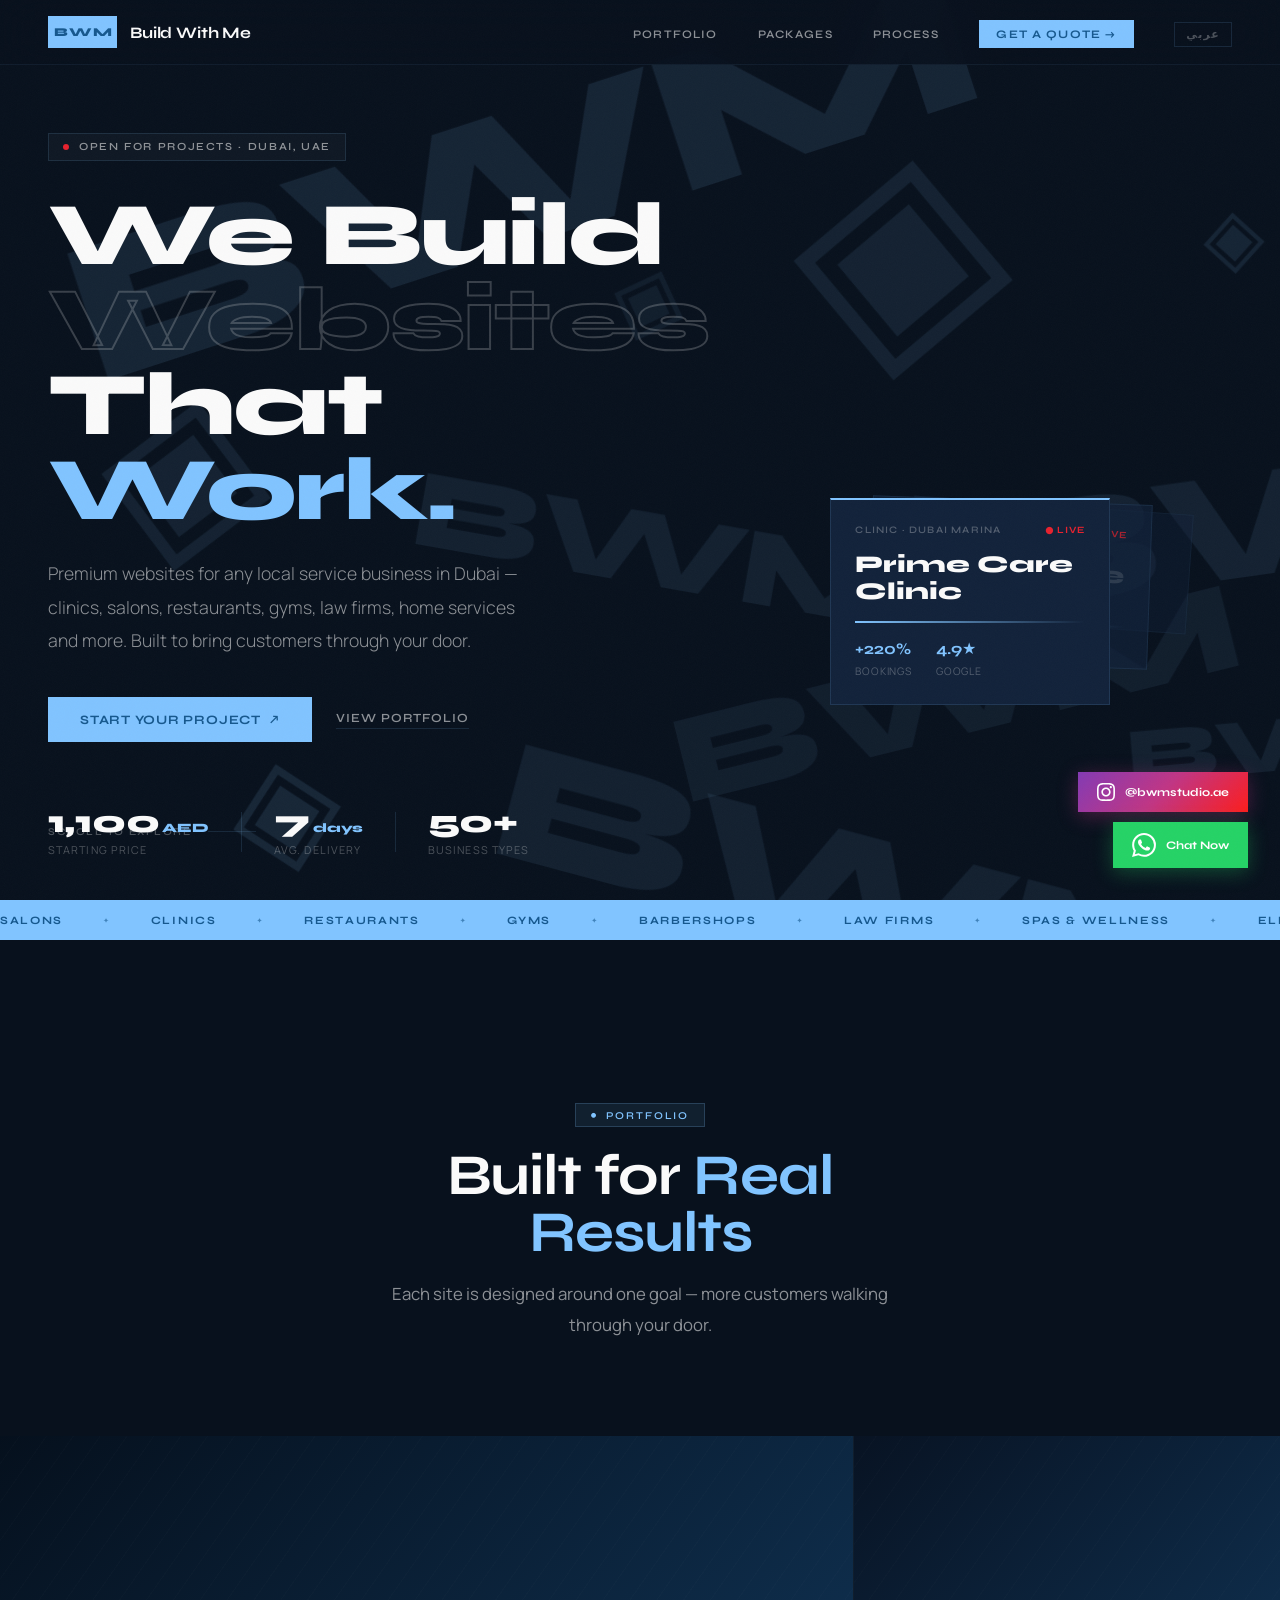
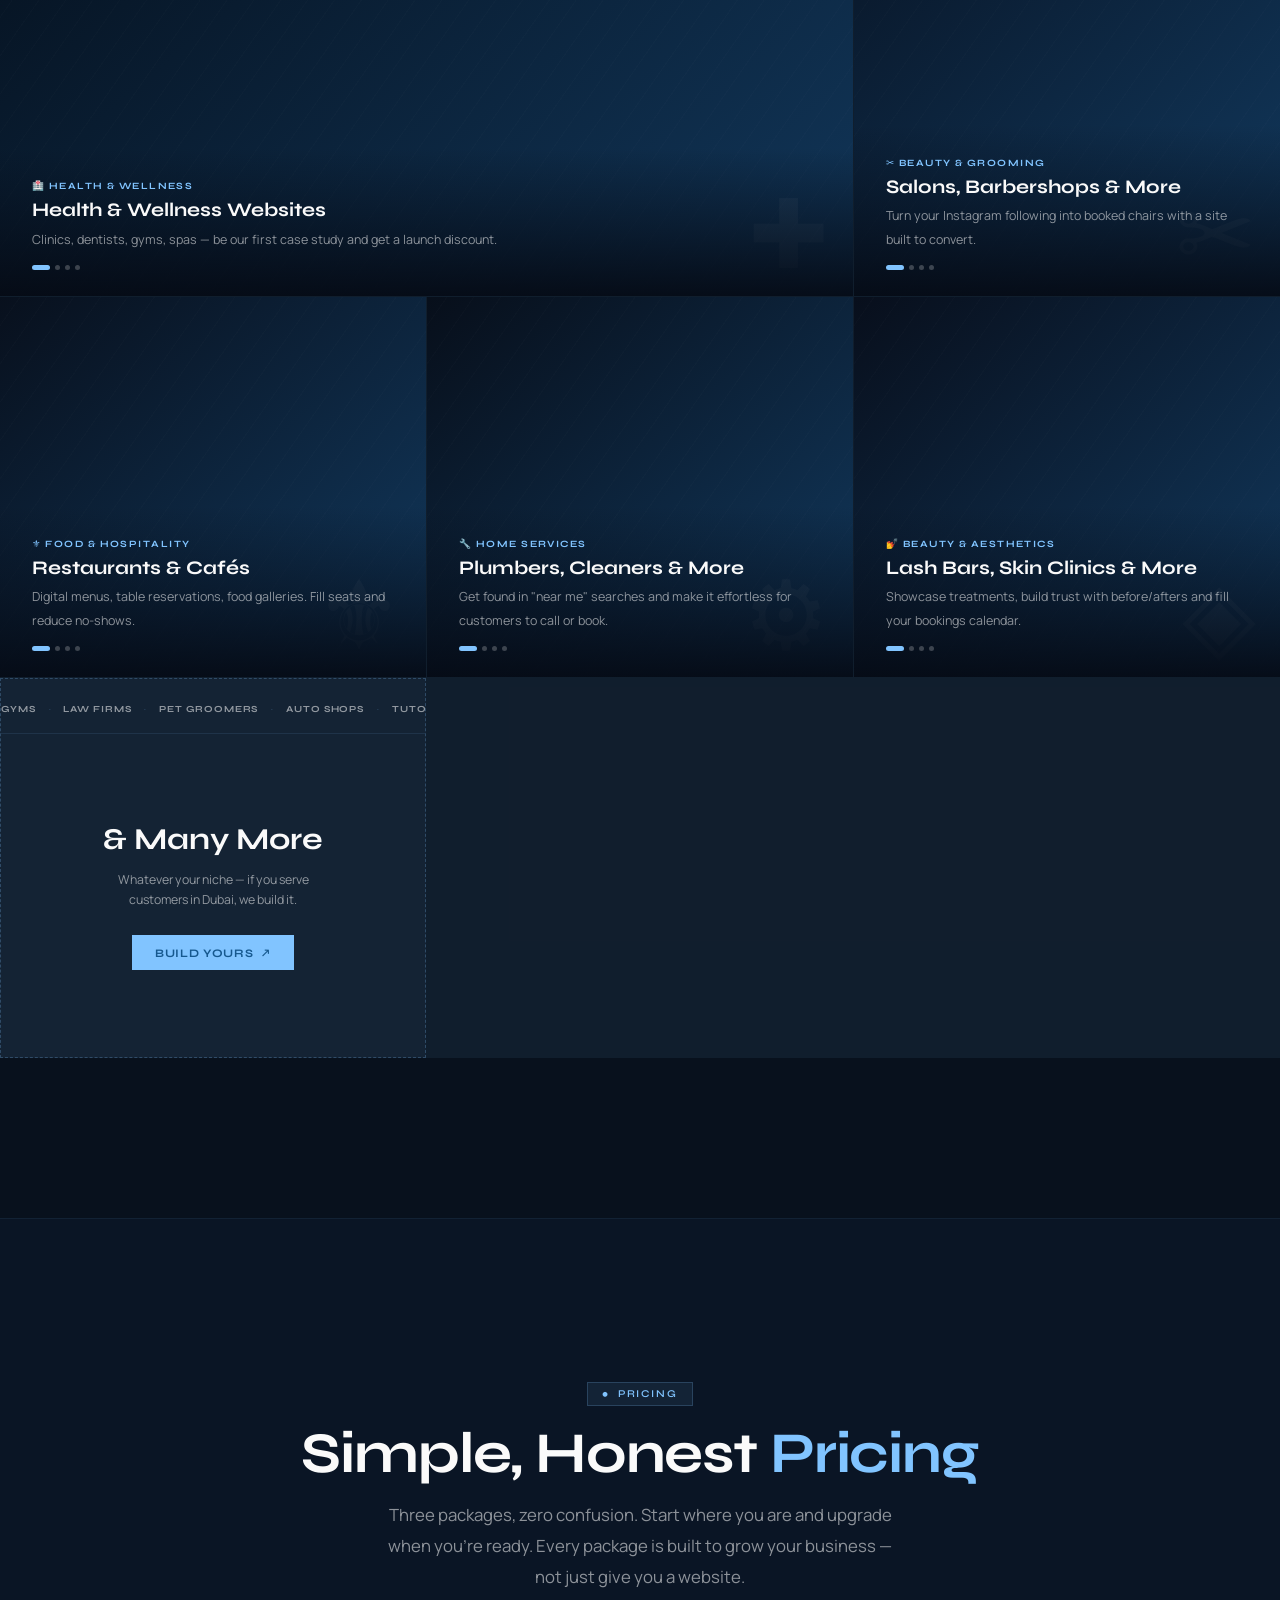
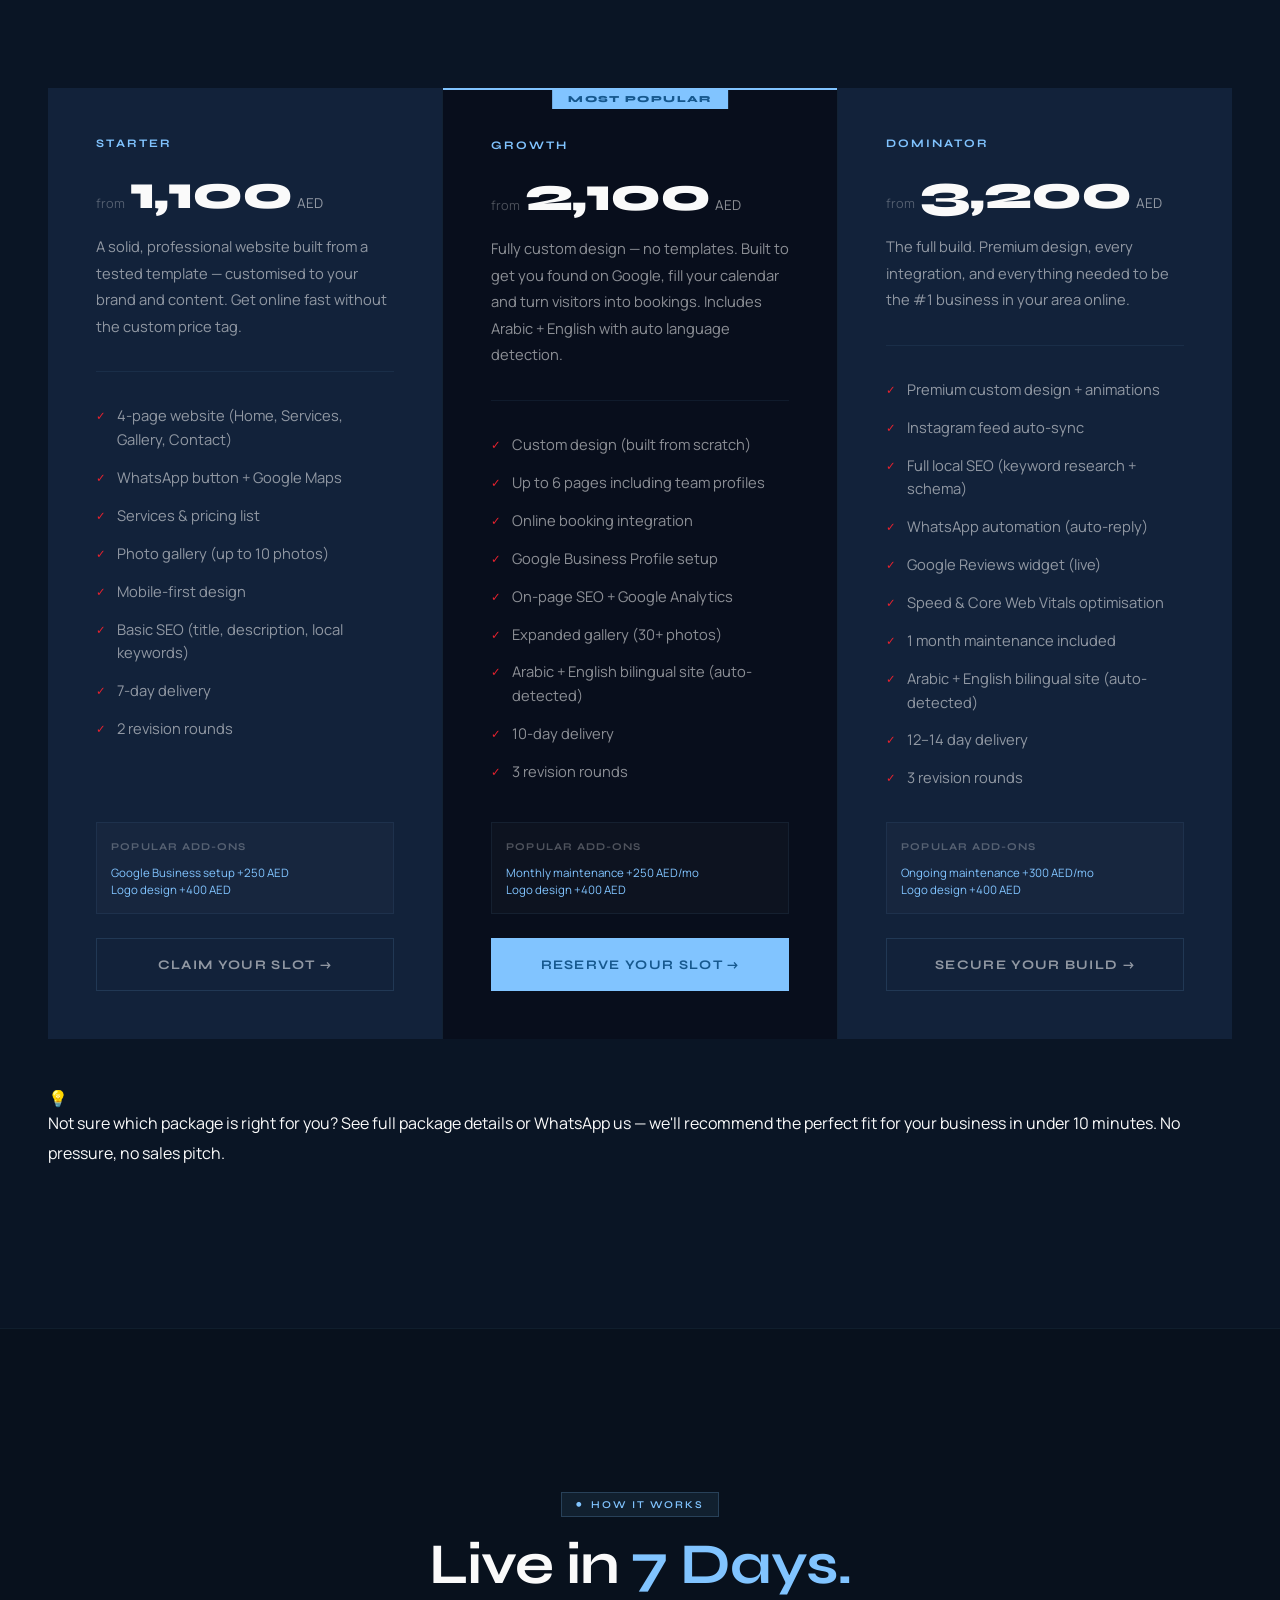
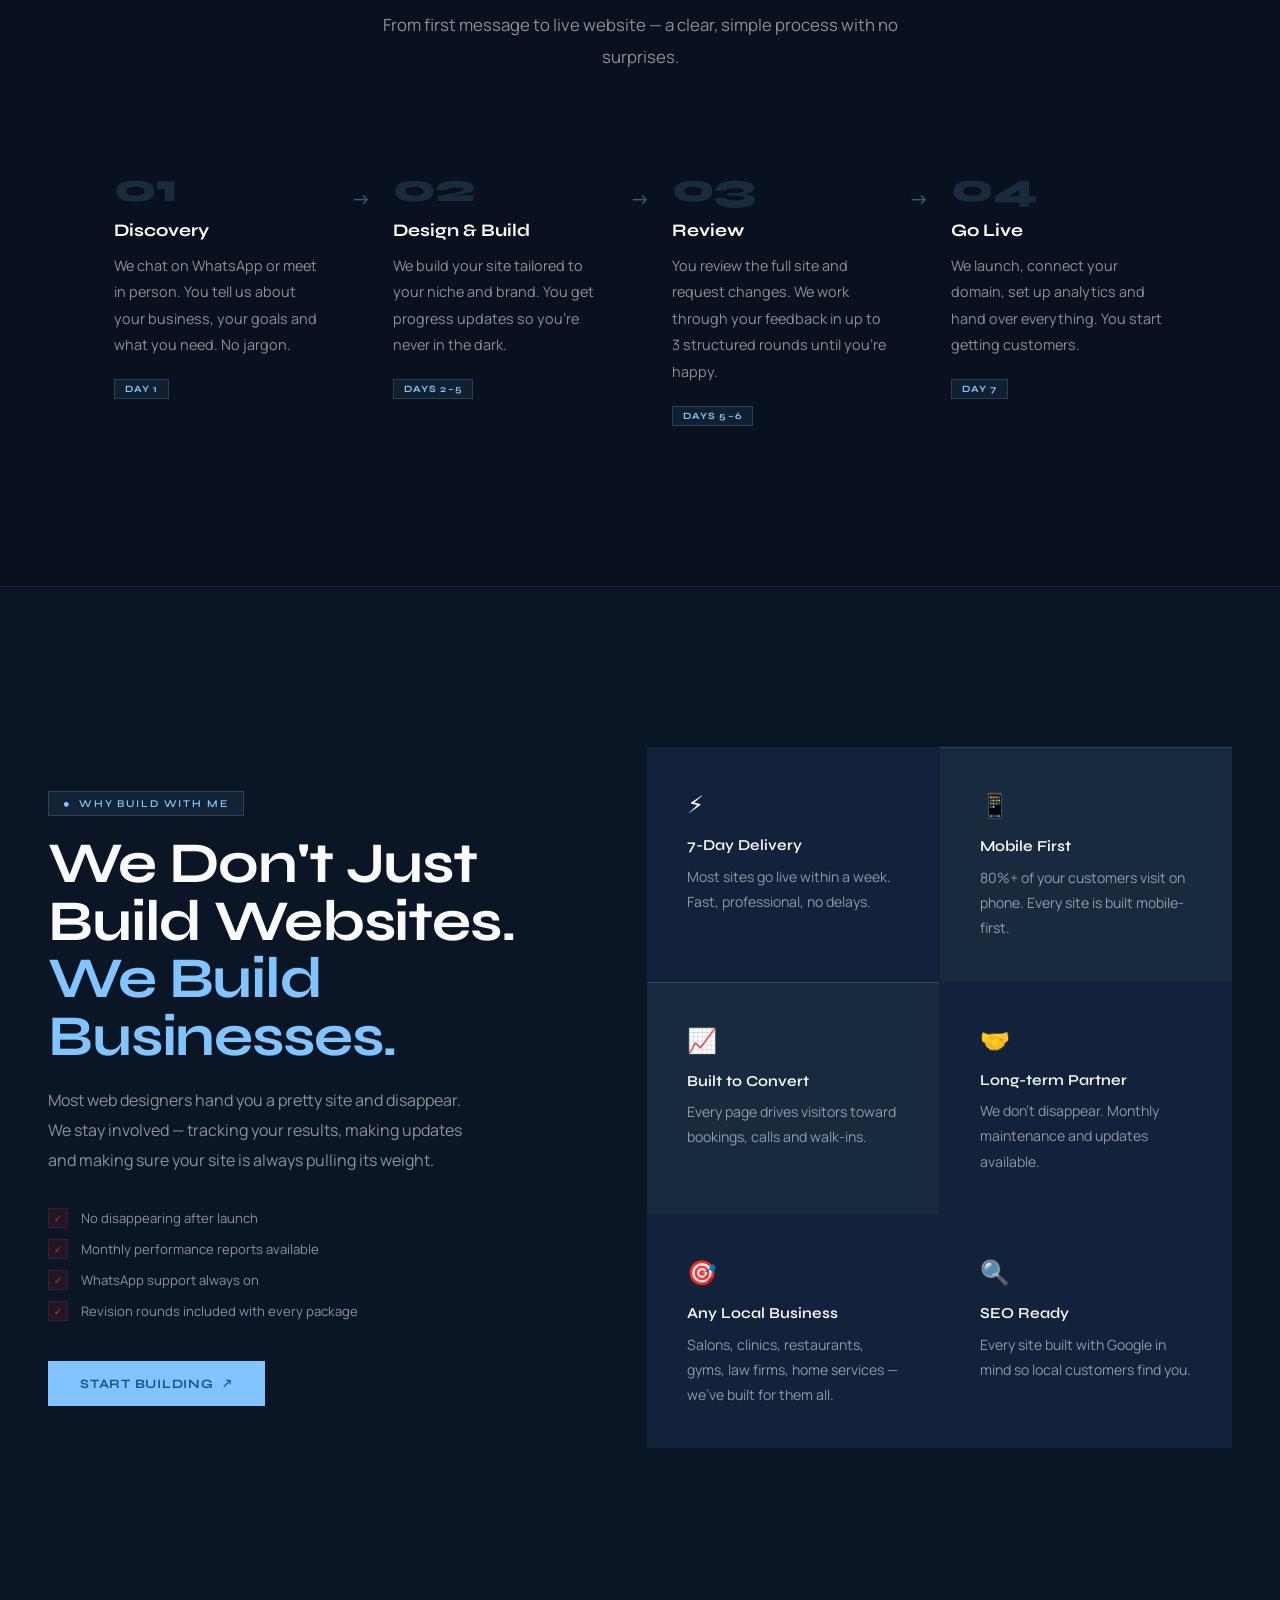
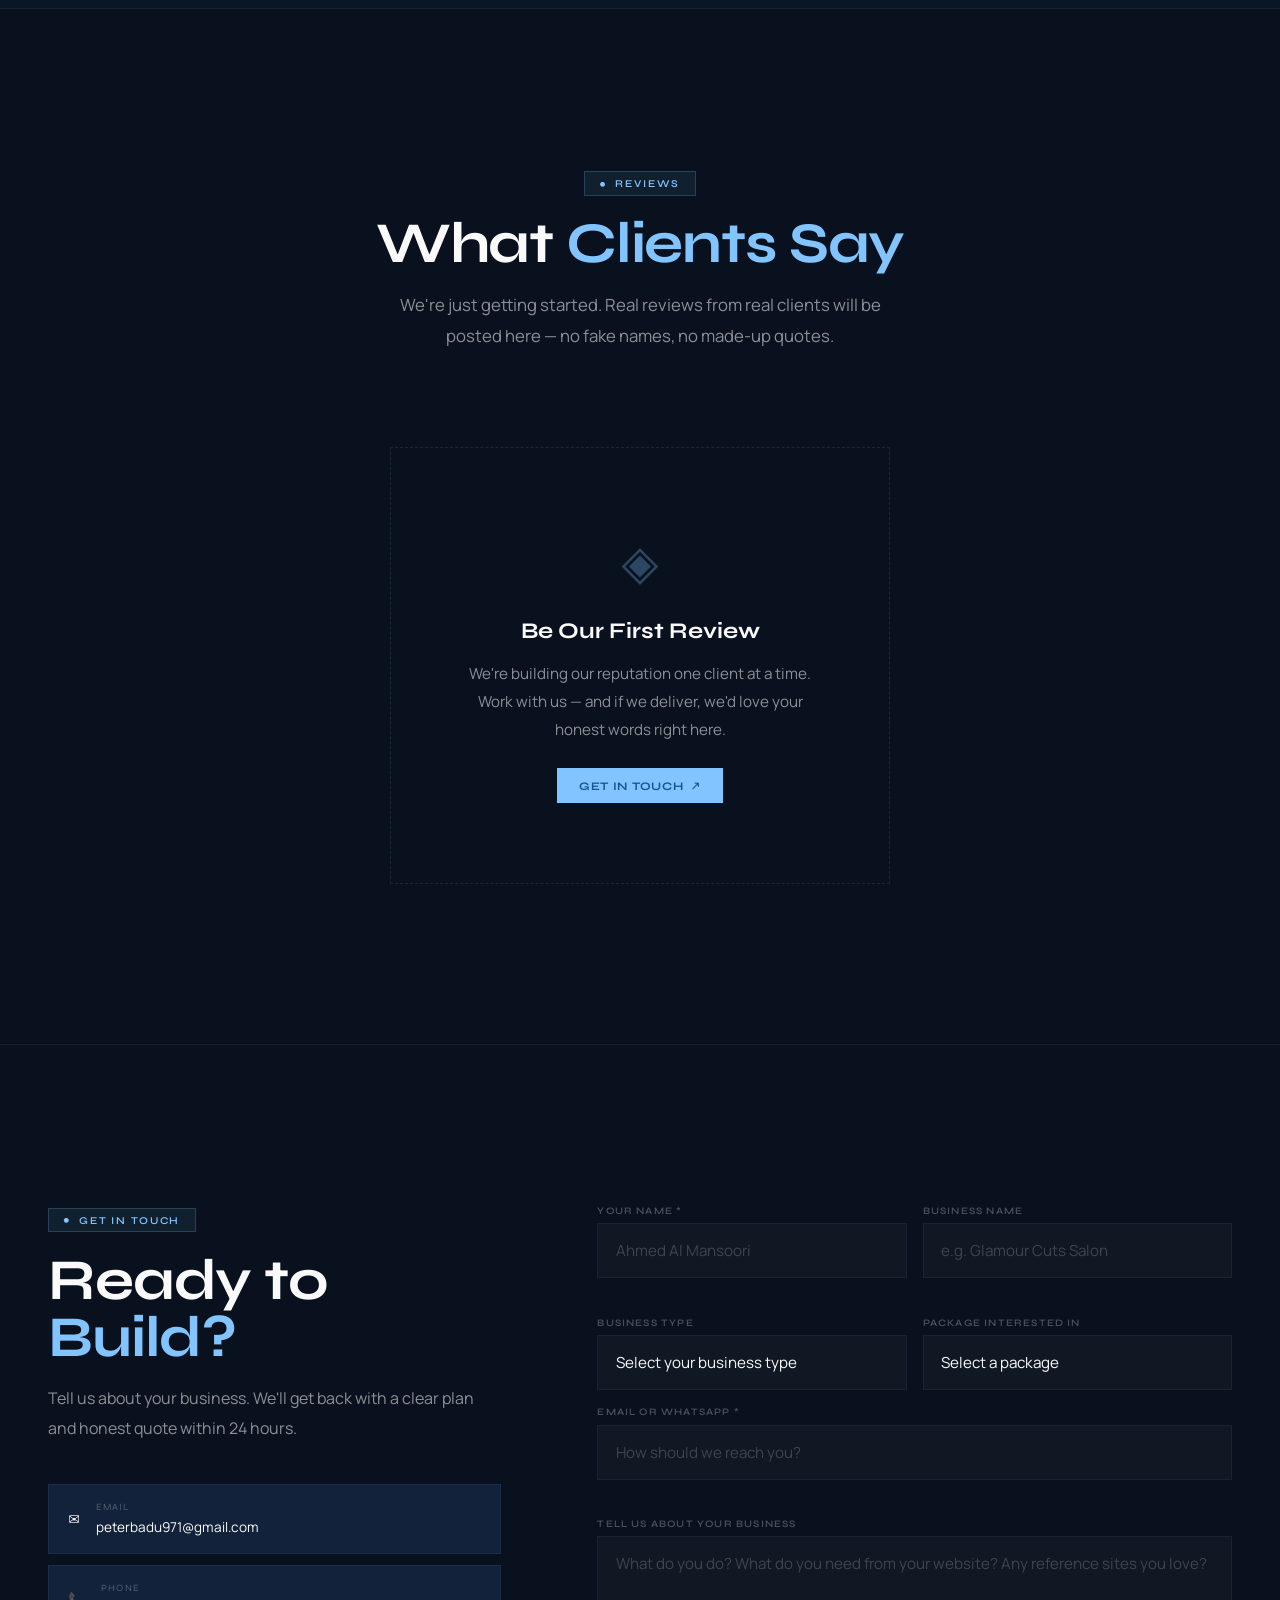
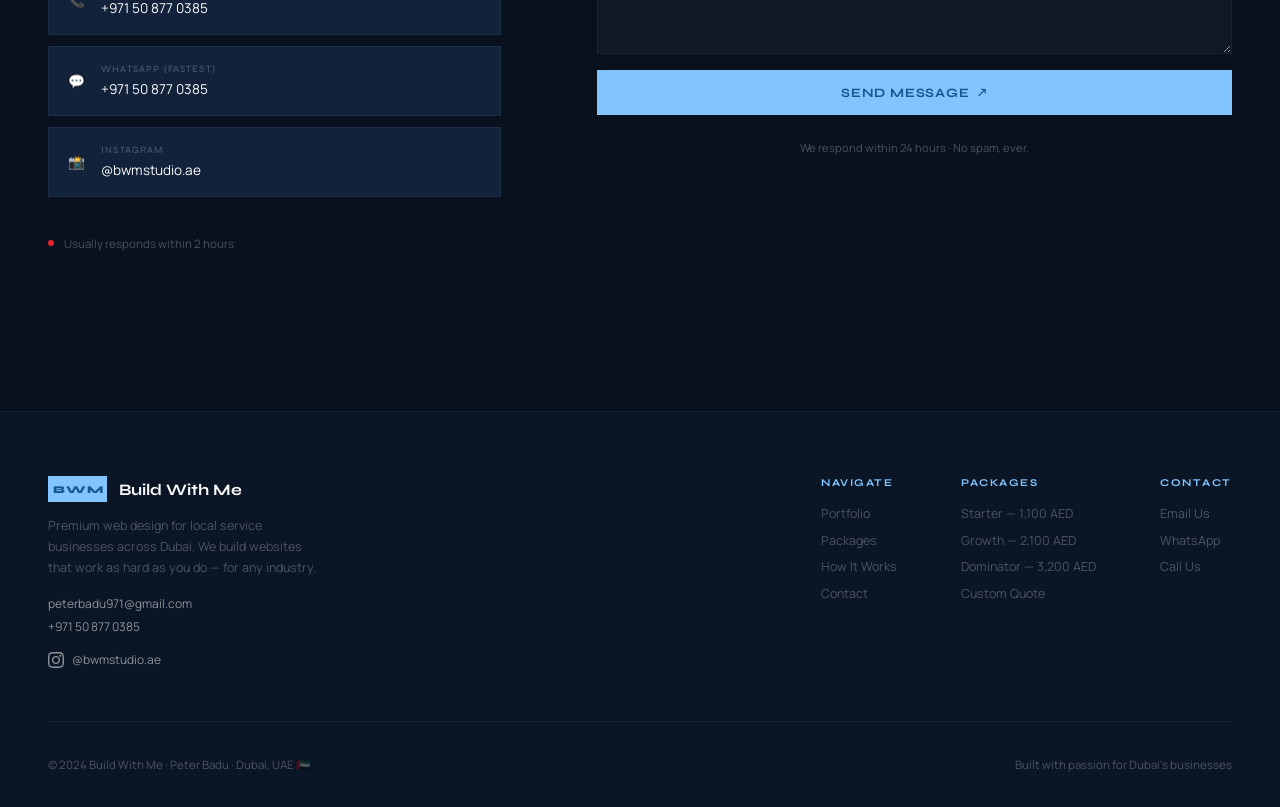
==== commit f33e6224: "Add wc-yours video, Instagram float button on all pages - Videos/wcyours.mp4 wired into wc-yours car" ====
--- a/index-ar.html
+++ b/index-ar.html
@@ -335,6 +335,10 @@
         </div>
       </div>
       <div class="work-card wc-yours">
+        <video class="wc-bg" autoplay muted loop playsinline>
+          <source src="Videos/wcyours.mp4" type="video/mp4"/>
+        </video>
+        <div class="wc-tint"></div>
         <div class="wc-yours-scroll-wrap">
           <div class="wc-yours-scroll">
             <span>صالات رياضية</span><em>·</em><span>محاماة</span><em>·</em><span>تصوير</span><em>·</em><span>ورش سيارات</span><em>·</em><span>مدرسون</span><em>·</em><span>رقص</span><em>·</em><span>طهاة</span><em>·</em><span>محاسبون</span><em>·</em><span>ورود</span><em>·</em><span>أسنان</span><em>·</em><span>عقارات</span><em>·</em><span>صالات رياضية</span><em>·</em><span>محاماة</span><em>·</em><span>تصوير</span><em>·</em><span>ورش سيارات</span><em>·</em><span>مدرسون</span><em>·</em><span>رقص</span><em>·</em><span>طهاة</span><em>·</em><span>محاسبون</span><em>·</em><span>ورود</span><em>·</em><span>أسنان</span><em>·</em><span>عقارات</span><em>·</em>
@@ -727,6 +731,12 @@
     </div>
   </footer>
 
+  <!-- INSTAGRAM FLOAT -->
+  <a href="https://www.instagram.com/bwmstudio.ae/" class="ig-float" target="_blank" rel="noopener" aria-label="انستغرام">
+    <svg viewBox="0 0 24 24" fill="currentColor" width="18" height="18"><path d="M12 2.163c3.204 0 3.584.012 4.85.07 3.252.148 4.771 1.691 4.919 4.919.058 1.265.069 1.645.069 4.849 0 3.205-.012 3.584-.069 4.849-.149 3.225-1.664 4.771-4.919 4.919-1.266.058-1.644.07-4.85.07-3.204 0-3.584-.012-4.849-.07-3.26-.149-4.771-1.699-4.919-4.92-.058-1.265-.07-1.644-.07-4.849 0-3.204.013-3.583.07-4.849.149-3.227 1.664-4.771 4.919-4.919 1.266-.057 1.645-.069 4.849-.069zm0-2.163c-3.259 0-3.667.014-4.947.072-4.358.2-6.78 2.618-6.98 6.98-.059 1.281-.073 1.689-.073 4.948 0 3.259.014 3.668.072 4.948.2 4.358 2.618 6.78 6.98 6.98 1.281.058 1.689.072 4.948.072 3.259 0 3.668-.014 4.948-.072 4.354-.2 6.782-2.618 6.979-6.98.059-1.28.073-1.689.073-4.948 0-3.259-.014-3.667-.072-4.947-.196-4.354-2.617-6.78-6.979-6.98-1.281-.059-1.69-.073-4.949-.073zm0 5.838c-3.403 0-6.162 2.759-6.162 6.162s2.759 6.163 6.162 6.163 6.162-2.759 6.162-6.163c0-3.403-2.759-6.162-6.162-6.162zm0 10.162c-2.209 0-4-1.79-4-4 0-2.209 1.791-4 4-4s4 1.791 4 4c0 2.21-1.791 4-4 4zm6.406-11.845c-.796 0-1.441.645-1.441 1.44s.645 1.44 1.441 1.44c.795 0 1.439-.645 1.439-1.44s-.644-1.44-1.439-1.44z"/></svg>
+    <span>@bwmstudio.ae</span>
+  </a>
+
   <!-- WHATSAPP FLOAT -->
   <a href="https://wa.me/971508770385" class="wa-float" target="_blank" rel="noopener" aria-label="واتساب">
     <svg viewBox="0 0 24 24" fill="currentColor" width="24" height="24"><path d="M17.472 14.382c-.297-.149-1.758-.867-2.03-.967-.273-.099-.471-.148-.67.15-.197.297-.767.966-.94 1.164-.173.199-.347.223-.644.075-.297-.15-1.255-.463-2.39-1.475-.883-.788-1.48-1.761-1.653-2.059-.173-.297-.018-.458.13-.606.134-.133.298-.347.446-.52.149-.174.198-.298.298-.497.099-.198.05-.371-.025-.52-.075-.149-.669-1.612-.916-2.207-.242-.579-.487-.5-.669-.51-.173-.008-.371-.01-.57-.01-.198 0-.52.074-.792.372-.272.297-1.04 1.016-1.04 2.479 0 1.462 1.065 2.875 1.213 3.074.149.198 2.096 3.2 5.077 4.487.709.306 1.262.489 1.694.625.712.227 1.36.195 1.871.118.571-.085 1.758-.719 2.006-1.413.248-.694.248-1.289.173-1.413-.074-.124-.272-.198-.57-.347m-5.421 7.403h-.004a9.87 9.87 0 01-5.031-1.378l-.361-.214-3.741.982.998-3.648-.235-.374a9.86 9.86 0 01-1.51-5.26c.001-5.45 4.436-9.884 9.888-9.884 2.64 0 5.122 1.03 6.988 2.898a9.825 9.825 0 012.893 6.994c-.003 5.45-4.437 9.884-9.885 9.884m8.413-18.297A11.815 11.815 0 0012.05 0C5.495 0 .16 5.335.157 11.892c0 2.096.547 4.142 1.588 5.945L.057 24l6.305-1.654a11.882 11.882 0 005.683 1.448h.005c6.554 0 11.89-5.335 11.893-11.893a11.821 11.821 0 00-3.48-8.413z"/></svg>
--- a/css/style.css
+++ b/css/style.css
@@ -608,6 +608,18 @@
   transition: transform 0.2s, box-shadow 0.2s;
 }
 .wa-float:hover { transform: translateY(-2px); box-shadow: 0 8px 28px rgba(37,211,102,0.4); }
+
+/* Instagram float */
+.ig-float {
+  position: fixed; bottom: 5.5rem; right: 2rem; z-index: 900;
+  display: flex; align-items: center; gap: 0.6rem;
+  background: linear-gradient(135deg, #833ab4, #c13584, #fd1d1d);
+  color: white;
+  padding: 0.7rem 1.2rem; font-family: var(--font-h); font-size: 0.72rem; font-weight: 700;
+  box-shadow: 0 4px 20px rgba(193,53,132,0.35);
+  transition: transform 0.2s, box-shadow 0.2s;
+}
+.ig-float:hover { transform: translateY(-2px); box-shadow: 0 8px 28px rgba(193,53,132,0.5); }
 
 /* ============================================================ RESPONSIVE */
 @media(max-width:1100px) {
@@ -643,6 +655,8 @@
   .footer-bottom { flex-direction: column; text-align: center; }
   .wa-float span { display: none; }
   .wa-float { padding: 0.85rem; border-radius: 50%; }
+  .ig-float span { display: none; }
+  .ig-float { padding: 0.85rem; border-radius: 50%; }
 }
 
 /* ============================================================
